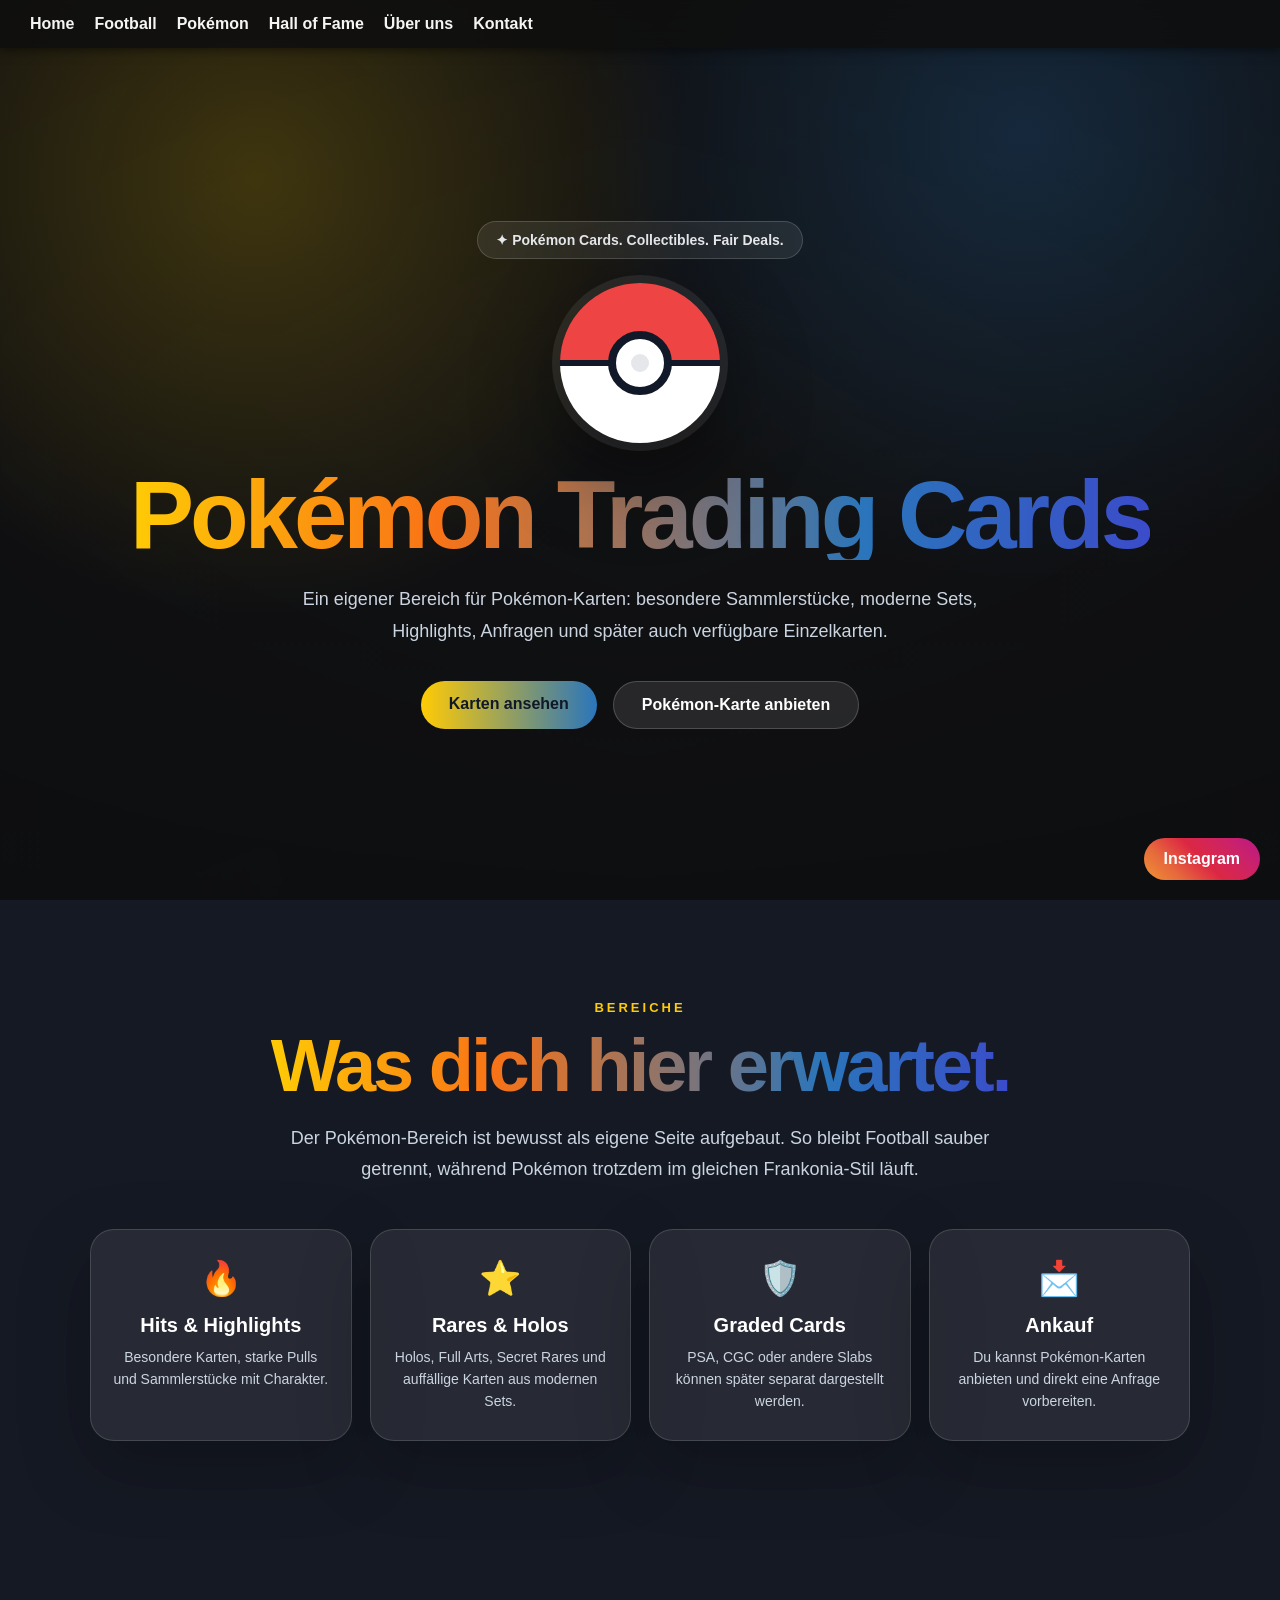
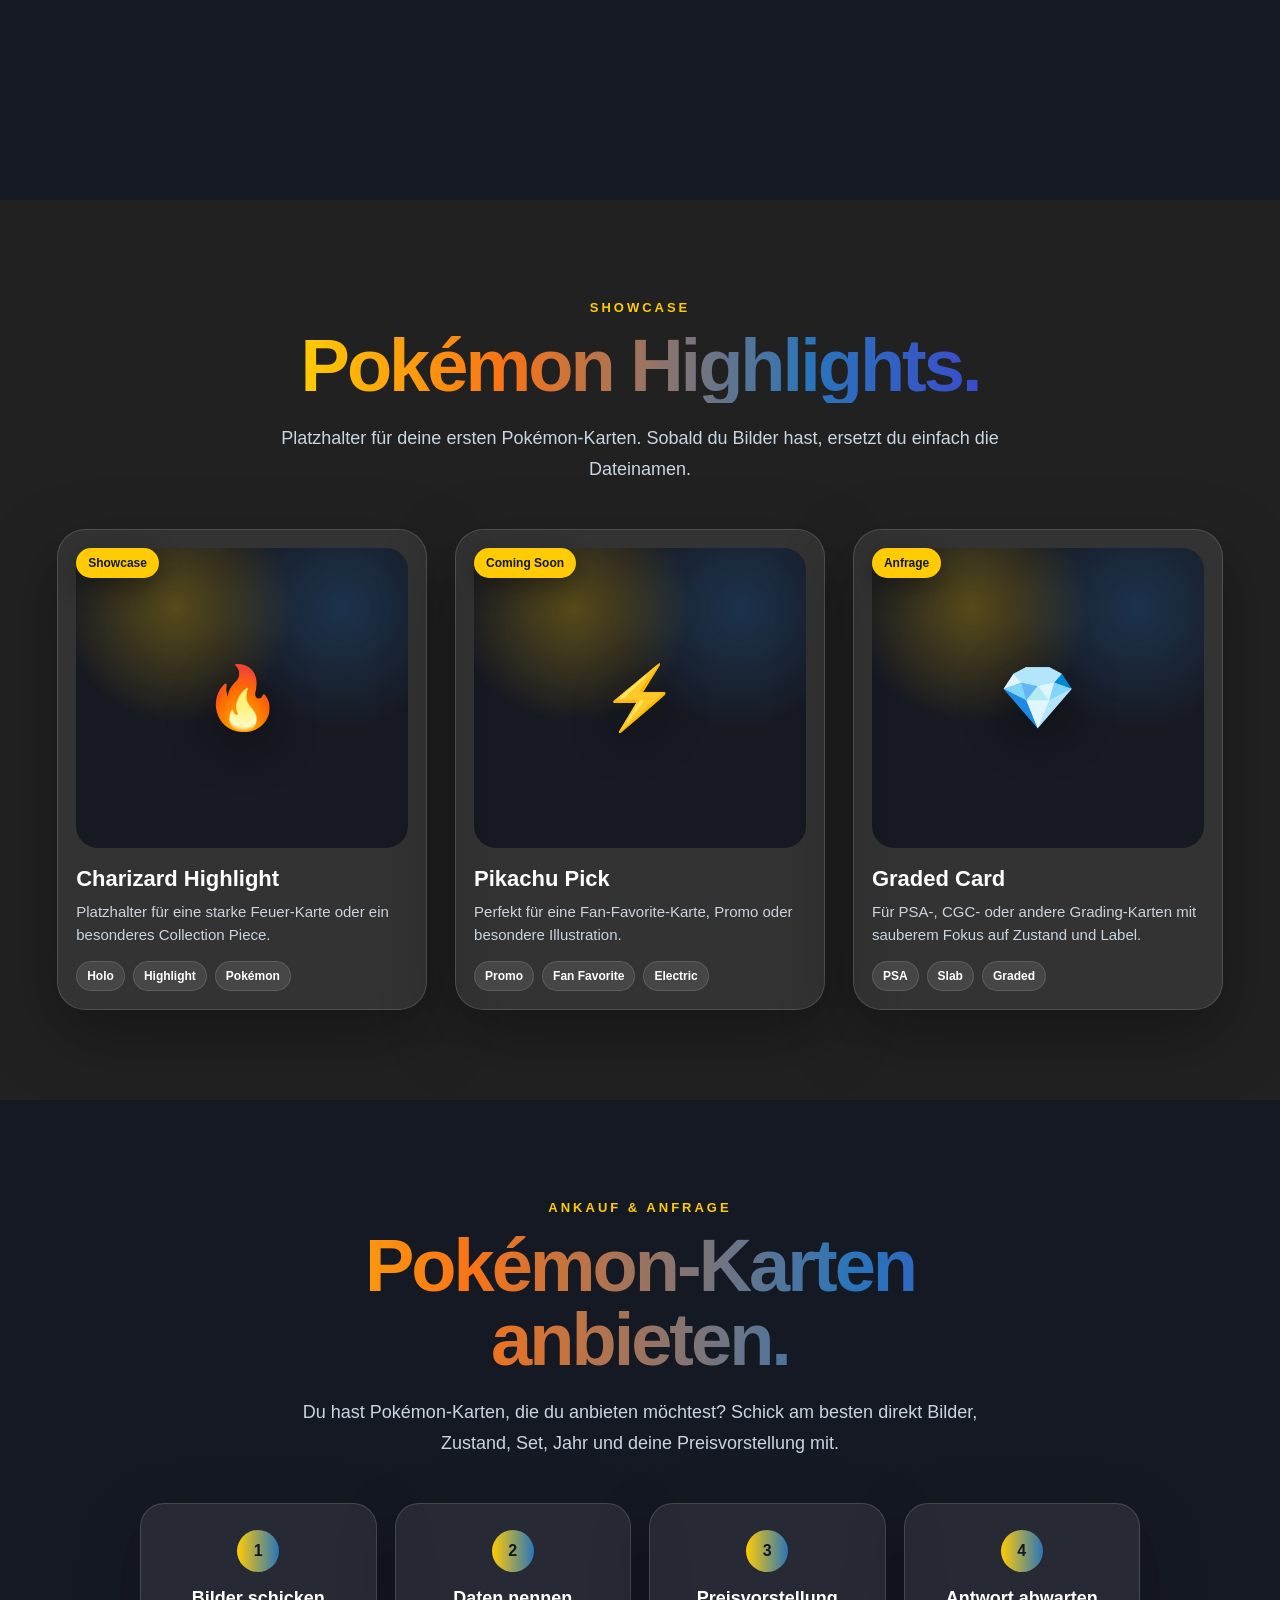
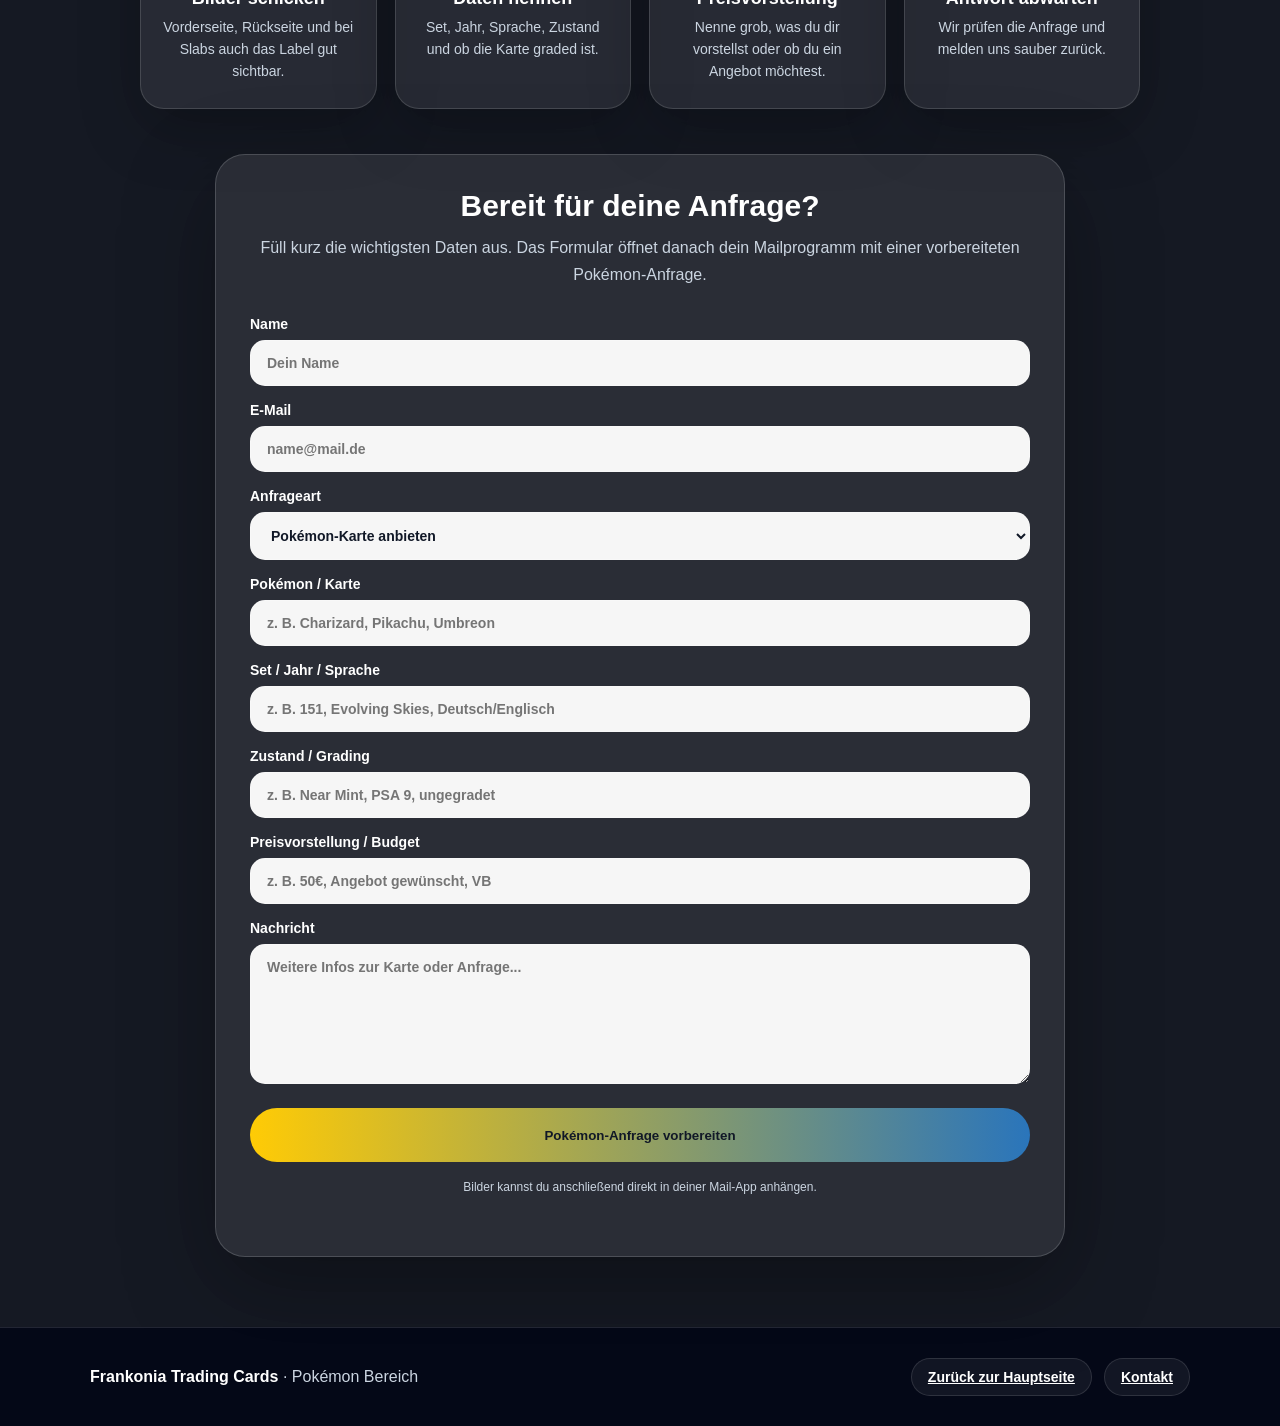
==== pokemon.html @ f9a060cc "Add files via upload" ====
<!DOCTYPE html>
<html lang="de">
<head>
  <meta charset="UTF-8">
  <meta name="viewport" content="width=device-width, initial-scale=1.0">

  <title>Pokémon Cards | Frankonia Trading Cards</title>
  <meta name="description" content="Pokémon Trading Cards bei Frankonia Trading Cards – besondere Karten, Sammlerstücke und faire Abwicklung.">

  <link rel="stylesheet" href="style.css">
  <link rel="icon" type="image/png" href="logo.png">
  <link rel="apple-touch-icon" href="logo.png">

  <style>
    /* POKEMON PAGE EXTRA DESIGN */
    .pokemon-hero {
      min-height: 100vh;
      padding: 120px 20px 70px;
      display: flex;
      align-items: center;
      justify-content: center;
      text-align: center;
      background:
        radial-gradient(circle at 20% 20%, rgba(255, 203, 5, 0.20), transparent 35%),
        radial-gradient(circle at 80% 15%, rgba(42, 117, 187, 0.25), transparent 35%),
        rgba(20, 20, 20, 0.62);
      backdrop-filter: blur(1px);
    }

    .pokemon-hero-inner {
      width: min(1100px, 92%);
      display: flex;
      flex-direction: column;
      align-items: center;
    }

    .pokemon-badge {
      padding: 10px 18px;
      border: 1px solid rgba(255,255,255,0.16);
      border-radius: 999px;
      background: rgba(255,255,255,0.08);
      color: #e5e7eb;
      font-size: 14px;
      font-weight: bold;
      margin-bottom: 24px;
    }

    .pokemon-logo-mark {
      width: 160px;
      height: 160px;
      border-radius: 50%;
      display: grid;
      place-items: center;
      margin-bottom: 26px;
      background:
        linear-gradient(to bottom, #ef4444 0 48%, #111827 48% 52%, #ffffff 52% 100%);
      box-shadow:
        0 0 0 8px rgba(255,255,255,0.08),
        0 30px 90px rgba(0,0,0,0.45);
      position: relative;
    }

    .pokemon-logo-mark::before {
      content: "";
      width: 48px;
      height: 48px;
      border-radius: 50%;
      background: #ffffff;
      border: 8px solid #111827;
      position: absolute;
    }

    .pokemon-logo-mark::after {
      content: "";
      width: 18px;
      height: 18px;
      border-radius: 50%;
      background: #e5e7eb;
      position: absolute;
      z-index: 2;
    }

    .pokemon-hero h1 {
      font-size: clamp(48px, 8vw, 96px);
      line-height: 0.95;
      letter-spacing: -4px;
      font-weight: 900;
      background: linear-gradient(90deg, #ffcb05 0%, #f97316 30%, #2a75bb 72%, #3b4cca 100%);
      -webkit-background-clip: text;
      -webkit-text-fill-color: transparent;
      background-clip: text;
      color: transparent;
    }

    .pokemon-hero-text {
      max-width: 720px;
      margin-top: 24px;
      color: #cbd5e1;
      font-size: 18px;
      line-height: 1.75;
    }

    .pokemon-actions {
      margin-top: 34px;
      display: flex;
      gap: 16px;
      flex-wrap: wrap;
      justify-content: center;
    }

    .pokemon-button {
      padding: 14px 28px;
      border-radius: 999px;
      text-decoration: none;
      font-weight: bold;
      transition: 0.3s;
    }

    .pokemon-button:hover {
      transform: translateY(-3px);
    }

    .pokemon-button.primary {
      background: linear-gradient(90deg, #ffcb05, #2a75bb);
      color: #111827;
    }

    .pokemon-button.secondary {
      background: rgba(255,255,255,0.10);
      color: white;
      border: 1px solid rgba(255,255,255,0.18);
    }

    .pokemon-section {
      min-height: 100vh;
      padding: 100px 20px 70px;
      display: flex;
      flex-direction: column;
      align-items: center;
      text-align: center;
      background: rgba(17, 24, 39, 0.66);
      backdrop-filter: blur(1px);
    }

    .pokemon-section.alt {
      background: rgba(36, 36, 36, 0.62);
    }

    .pokemon-kicker {
      color: #ffcb05;
      font-size: 13px;
      font-weight: 900;
      letter-spacing: 3px;
      text-transform: uppercase;
      margin-bottom: 14px;
    }

    .pokemon-section h2 {
      max-width: 850px;
      font-size: clamp(42px, 6vw, 74px);
      line-height: 1;
      letter-spacing: -3px;
      font-weight: 900;
      background: linear-gradient(90deg, #ffcb05 0%, #f97316 30%, #2a75bb 75%, #3b4cca 100%);
      -webkit-background-clip: text;
      -webkit-text-fill-color: transparent;
      background-clip: text;
      color: transparent;
    }

    .pokemon-subline {
      max-width: 720px;
      margin-top: 20px;
      color: #cbd5e1;
      font-size: 18px;
      line-height: 1.7;
    }

    .pokemon-category-grid {
      width: min(1100px, 92%);
      margin-top: 45px;
      display: grid;
      grid-template-columns: repeat(4, 1fr);
      gap: 18px;
    }

    .pokemon-category {
      padding: 28px 20px;
      border-radius: 24px;
      background: rgba(255,255,255,0.08);
      border: 1px solid rgba(255,255,255,0.14);
      box-shadow: 0 25px 70px rgba(0,0,0,0.28);
      transition: 0.3s;
    }

    .pokemon-category:hover {
      transform: translateY(-6px);
      background: rgba(255,255,255,0.12);
    }

    .pokemon-category span {
      font-size: 34px;
      display: block;
      margin-bottom: 16px;
    }

    .pokemon-category h3 {
      color: #ffffff;
      font-size: 20px;
      margin-bottom: 10px;
    }

    .pokemon-category p {
      color: #cbd5e1;
      font-size: 14px;
      line-height: 1.55;
    }

    .pokemon-card-grid {
      width: min(1200px, 94%);
      margin-top: 45px;
      display: grid;
      grid-template-columns: repeat(3, 1fr);
      gap: 28px;
    }

    .pokemon-card {
      position: relative;
      min-height: 440px;
      border-radius: 28px;
      padding: 18px;
      background: rgba(255,255,255,0.08);
      border: 1px solid rgba(255,255,255,0.14);
      box-shadow: 0 25px 70px rgba(0,0,0,0.35);
      transition: 0.3s;
      overflow: hidden;
    }

    .pokemon-card:hover {
      transform: translateY(-8px) scale(1.02);
      box-shadow: 0 35px 90px rgba(0,0,0,0.50);
    }

    .pokemon-card-image {
      height: 300px;
      border-radius: 22px;
      background:
        radial-gradient(circle at 30% 20%, rgba(255,203,5,0.28), transparent 35%),
        radial-gradient(circle at 80% 20%, rgba(42,117,187,0.28), transparent 35%),
        rgba(2,6,23,0.55);
      display: grid;
      place-items: center;
      overflow: hidden;
    }

    .pokemon-card-image img {
      width: 100%;
      height: 100%;
      object-fit: contain;
      padding: 12px;
    }

    .pokemon-placeholder {
      font-size: 62px;
      filter: drop-shadow(0 12px 25px rgba(0,0,0,0.45));
    }

    .pokemon-card-info {
      margin-top: 18px;
      text-align: left;
    }

    .pokemon-card-info h3 {
      color: #ffffff;
      font-size: 22px;
      margin-bottom: 8px;
    }

    .pokemon-card-info p {
      color: #cbd5e1;
      line-height: 1.55;
      font-size: 15px;
    }

    .pokemon-card-meta {
      margin-top: 14px;
      display: flex;
      gap: 8px;
      flex-wrap: wrap;
    }

    .pokemon-tag {
      padding: 7px 10px;
      border-radius: 999px;
      font-size: 12px;
      font-weight: bold;
      background: rgba(255,255,255,0.10);
      color: #ffffff;
      border: 1px solid rgba(255,255,255,0.12);
    }

    .pokemon-status {
      position: absolute;
      top: 18px;
      left: 18px;
      z-index: 5;
      padding: 8px 12px;
      border-radius: 999px;
      color: #111827;
      background: #ffcb05;
      font-size: 12px;
      font-weight: 900;
      box-shadow: 0 8px 25px rgba(0,0,0,0.35);
    }

    .pokemon-process {
      width: min(1000px, 92%);
      margin-top: 45px;
      display: grid;
      grid-template-columns: repeat(4, 1fr);
      gap: 18px;
    }

    .pokemon-step {
      padding: 26px 18px;
      border-radius: 24px;
      background: rgba(255,255,255,0.08);
      border: 1px solid rgba(255,255,255,0.14);
      box-shadow: 0 20px 60px rgba(0,0,0,0.28);
    }

    .pokemon-step strong {
      width: 42px;
      height: 42px;
      display: grid;
      place-items: center;
      margin: 0 auto 16px;
      border-radius: 50%;
      background: linear-gradient(90deg, #ffcb05, #2a75bb);
      color: #111827;
      font-weight: 900;
    }

    .pokemon-step h3 {
      color: #ffffff;
      font-size: 18px;
      margin-bottom: 8px;
    }

    .pokemon-step p {
      color: #cbd5e1;
      font-size: 14px;
      line-height: 1.55;
    }

    .pokemon-final-cta {
      margin-top: 45px;
      padding: 34px;
      width: min(850px, 92%);
      border-radius: 30px;
      background: rgba(255,255,255,0.09);
      border: 1px solid rgba(255,255,255,0.16);
      box-shadow: 0 30px 90px rgba(0,0,0,0.35);
    }

    .pokemon-final-cta h3 {
      color: #ffffff;
      font-size: 30px;
      margin-bottom: 12px;
    }

    .pokemon-final-cta p {
      color: #cbd5e1;
      line-height: 1.65;
      margin-bottom: 24px;
    }
	
	.pokemon-contact-card {
  text-align: center;
}

.pokemon-contact-form {
  margin-top: 28px;
  display: grid;
  gap: 16px;
  text-align: left;
}

.pokemon-contact-form label {
  display: grid;
  gap: 8px;
  color: #ffffff;
  font-weight: bold;
  font-size: 14px;
}

.pokemon-contact-form input,
.pokemon-contact-form select,
.pokemon-contact-form textarea {
  width: 100%;
  border: 1px solid rgba(255,255,255,0.18);
  border-radius: 15px;
  padding: 14px 16px;
  font: inherit;
  color: #111827;
  background: rgba(255,255,255,0.96);
  outline: none;
}

.pokemon-contact-form input:focus,
.pokemon-contact-form select:focus,
.pokemon-contact-form textarea:focus {
  border-color: #ffcb05;
  box-shadow: 0 0 0 3px rgba(255, 203, 5, 0.22);
}

.pokemon-contact-form textarea {
  min-height: 140px;
  resize: vertical;
}

.pokemon-submit-button {
  margin-top: 8px;
  background: linear-gradient(90deg, #ffcb05, #2a75bb);
  color: #111827;
}

.pokemon-submit-button:hover {
  transform: translateY(-2px);
  box-shadow: 0 15px 35px rgba(0,0,0,0.30);
}

    @media (max-width: 1000px) {
      .pokemon-category-grid,
      .pokemon-process {
        grid-template-columns: repeat(2, 1fr);
      }

      .pokemon-card-grid {
        grid-template-columns: repeat(2, 1fr);
      }
    }

    @media (max-width: 600px) {
      .pokemon-hero h1,
      .pokemon-section h2 {
        font-size: 40px;
        letter-spacing: -1px;
      }

      .pokemon-logo-mark {
        width: 120px;
        height: 120px;
      }

      .pokemon-category-grid,
      .pokemon-process,
      .pokemon-card-grid {
        grid-template-columns: 1fr;
      }

      .pokemon-card-image {
        height: 340px;
      }

      .pokemon-button {
        width: 100%;
        max-width: 320px;
        text-align: center;
      }

      .pokemon-final-cta {
        padding: 26px;
      }
    }
  </style>
</head>

<body>

<div class="parallax-background" aria-hidden="true">
  <div class="floating-card is-soft" style="--x: 4vw; --w: 170px; --o: .34; --r: -18deg; --ry: 16deg; --rx: 4deg; --z: -260px;" data-speed="0.23" data-start="60">
    <img src="bg-card-Rams.png" alt="">
  </div>

  <div class="floating-card is-sharp" style="--x: 18vw; --w: 210px; --o: .42; --r: 12deg; --ry: -10deg; --rx: 7deg; --z: -140px;" data-speed="0.34" data-start="240">
    <img src="bg-card-Texans.png" alt="">
  </div>

  <div class="floating-card is-soft" style="--x: 38vw; --w: 155px; --o: .28; --r: -8deg; --ry: 20deg; --rx: 0deg; --z: -320px;" data-speed="0.19" data-start="390">
    <img src="bg-football.png" alt="">
  </div>

  <div class="floating-card is-sharp" style="--x: 68vw; --w: 230px; --o: .40; --r: 17deg; --ry: -22deg; --rx: 8deg; --z: -180px;" data-speed="0.31" data-start="120">
    <img src="bg-card-Rams.png" alt="">
  </div>

  <div class="floating-card is-soft" style="--x: 82vw; --w: 165px; --o: .30; --r: -22deg; --ry: 14deg; --rx: 5deg; --z: -280px;" data-speed="0.25" data-start="510">
    <img src="bg-card-Texans.png" alt="">
  </div>
</div>

<a href="https://www.instagram.com/frankonia_trading_cards/" 
   target="_blank" 
   class="floating-insta">
   Instagram
</a>

<nav class="navbar">
  <ul>
    <li><a href="index.html#home">Home</a></li>
    <li><a href="index.html#shop">Football</a></li>
    <li><a href="pokemon.html">Pokémon</a></li>
    <li><a href="index.html#hall">Hall of Fame</a></li>
    <li><a href="index.html#about">Über uns</a></li>
    <li><a href="index.html#kontakt">Kontakt</a></li>
  </ul>
</nav>

<header class="pokemon-hero">
  <div class="pokemon-hero-inner">
    <div class="pokemon-badge">✦ Pokémon Cards. Collectibles. Fair Deals.</div>

    <div class="pokemon-logo-mark"></div>

    <h1>Pokémon Trading Cards</h1>

    <p class="pokemon-hero-text">
      Ein eigener Bereich für Pokémon-Karten: besondere Sammlerstücke, moderne Sets,
      Highlights, Anfragen und später auch verfügbare Einzelkarten.
    </p>

    <div class="pokemon-actions">
      <a href="#pokemon-cards" class="pokemon-button primary">Karten ansehen</a>
      <a href="#pokemon-contact" class="pokemon-button secondary">Pokémon-Karte anbieten</a>
    </div>
  </div>
</header>

<section class="pokemon-section">
  <p class="pokemon-kicker">Bereiche</p>
  <h2>Was dich hier erwartet.</h2>

  <p class="pokemon-subline">
    Der Pokémon-Bereich ist bewusst als eigene Seite aufgebaut. So bleibt Football sauber getrennt,
    während Pokémon trotzdem im gleichen Frankonia-Stil läuft.
  </p>

  <div class="pokemon-category-grid">
    <div class="pokemon-category">
      <span>🔥</span>
      <h3>Hits & Highlights</h3>
      <p>Besondere Karten, starke Pulls und Sammlerstücke mit Charakter.</p>
    </div>

    <div class="pokemon-category">
      <span>⭐</span>
      <h3>Rares & Holos</h3>
      <p>Holos, Full Arts, Secret Rares und auffällige Karten aus modernen Sets.</p>
    </div>

    <div class="pokemon-category">
      <span>🛡️</span>
      <h3>Graded Cards</h3>
      <p>PSA, CGC oder andere Slabs können später separat dargestellt werden.</p>
    </div>

    <div class="pokemon-category">
      <span>📩</span>
      <h3>Ankauf</h3>
      <p>Du kannst Pokémon-Karten anbieten und direkt eine Anfrage vorbereiten.</p>
    </div>
  </div>
</section>

<section id="pokemon-cards" class="pokemon-section alt">
  <p class="pokemon-kicker">Showcase</p>
  <h2>Pokémon Highlights.</h2>

  <p class="pokemon-subline">
    Platzhalter für deine ersten Pokémon-Karten. Sobald du Bilder hast, ersetzt du einfach die Dateinamen.
  </p>

  <div class="pokemon-card-grid">

    <article class="pokemon-card">
      <div class="pokemon-status">Showcase</div>
      <div class="pokemon-card-image">
        <div class="pokemon-placeholder">🔥</div>
      </div>

      <div class="pokemon-card-info">
        <h3>Charizard Highlight</h3>
        <p>Platzhalter für eine starke Feuer-Karte oder ein besonderes Collection Piece.</p>

        <div class="pokemon-card-meta">
          <span class="pokemon-tag">Holo</span>
          <span class="pokemon-tag">Highlight</span>
          <span class="pokemon-tag">Pokémon</span>
        </div>
      </div>
    </article>

    <article class="pokemon-card">
      <div class="pokemon-status">Coming Soon</div>
      <div class="pokemon-card-image">
        <div class="pokemon-placeholder">⚡</div>
      </div>

      <div class="pokemon-card-info">
        <h3>Pikachu Pick</h3>
        <p>Perfekt für eine Fan-Favorite-Karte, Promo oder besondere Illustration.</p>

        <div class="pokemon-card-meta">
          <span class="pokemon-tag">Promo</span>
          <span class="pokemon-tag">Fan Favorite</span>
          <span class="pokemon-tag">Electric</span>
        </div>
      </div>
    </article>

    <article class="pokemon-card">
      <div class="pokemon-status">Anfrage</div>
      <div class="pokemon-card-image">
        <div class="pokemon-placeholder">💎</div>
      </div>

      <div class="pokemon-card-info">
        <h3>Graded Card</h3>
        <p>Für PSA-, CGC- oder andere Grading-Karten mit sauberem Fokus auf Zustand und Label.</p>

        <div class="pokemon-card-meta">
          <span class="pokemon-tag">PSA</span>
          <span class="pokemon-tag">Slab</span>
          <span class="pokemon-tag">Graded</span>
        </div>
      </div>
    </article>

  </div>
</section>

<section id="pokemon-contact" class="pokemon-section">
  <p class="pokemon-kicker">Ankauf & Anfrage</p>
  <h2>Pokémon-Karten anbieten.</h2>

  <p class="pokemon-subline">
    Du hast Pokémon-Karten, die du anbieten möchtest? Schick am besten direkt Bilder,
    Zustand, Set, Jahr und deine Preisvorstellung mit.
  </p>

  <div class="pokemon-process">
    <div class="pokemon-step">
      <strong>1</strong>
      <h3>Bilder schicken</h3>
      <p>Vorderseite, Rückseite und bei Slabs auch das Label gut sichtbar.</p>
    </div>

    <div class="pokemon-step">
      <strong>2</strong>
      <h3>Daten nennen</h3>
      <p>Set, Jahr, Sprache, Zustand und ob die Karte graded ist.</p>
    </div>

    <div class="pokemon-step">
      <strong>3</strong>
      <h3>Preisvorstellung</h3>
      <p>Nenne grob, was du dir vorstellst oder ob du ein Angebot möchtest.</p>
    </div>

    <div class="pokemon-step">
      <strong>4</strong>
      <h3>Antwort abwarten</h3>
      <p>Wir prüfen die Anfrage und melden uns sauber zurück.</p>
    </div>
  </div>

  <div class="pokemon-final-cta pokemon-contact-card">
  <h3>Bereit für deine Anfrage?</h3>
  <p>
    Füll kurz die wichtigsten Daten aus. Das Formular öffnet danach dein Mailprogramm
    mit einer vorbereiteten Pokémon-Anfrage.
  </p>

  <form id="pokemonContactForm" class="pokemon-contact-form">
    <label>
      Name
      <input name="name" autocomplete="name" placeholder="Dein Name" required>
    </label>

    <label>
      E-Mail
      <input name="email" type="email" autocomplete="email" placeholder="name@mail.de" required>
    </label>

    <label>
      Anfrageart
      <select name="interest">
        <option>Pokémon-Karte anbieten</option>
        <option>Pokémon-Karte kaufen</option>
        <option>Allgemeine Pokémon-Frage</option>
        <option>Graded Card / PSA Anfrage</option>
      </select>
    </label>

    <label>
      Pokémon / Karte
      <input name="pokemon" placeholder="z. B. Charizard, Pikachu, Umbreon">
    </label>

    <label>
      Set / Jahr / Sprache
      <input name="setinfo" placeholder="z. B. 151, Evolving Skies, Deutsch/Englisch">
    </label>

    <label>
      Zustand / Grading
      <input name="condition" placeholder="z. B. Near Mint, PSA 9, ungegradet">
    </label>

    <label>
      Preisvorstellung / Budget
      <input name="price" placeholder="z. B. 50€, Angebot gewünscht, VB">
    </label>

    <label>
      Nachricht
      <textarea name="message" placeholder="Weitere Infos zur Karte oder Anfrage..." required></textarea>
    </label>

    <button class="submit-button pokemon-submit-button" type="submit">
      Pokémon-Anfrage vorbereiten
    </button>

    <p class="form-note">
      Bilder kannst du anschließend direkt in deiner Mail-App anhängen.
    </p>
  </form>
</div>
</section>

<footer class="legal-footer">
  <div class="legal-footer-inner">
    <p><strong>Frankonia Trading Cards</strong> · Pokémon Bereich</p>

    <div class="legal-links">
      <a class="legal-link" href="index.html#home">Zurück zur Hauptseite</a>
      <a class="legal-link" href="index.html#kontakt">Kontakt</a>
    </div>
  </div>
</footer>

<script>
/* PARALLAX BACKGROUND */
/* POKEMON KONTAKTFORMULAR */
const pokemonContactForm = document.getElementById("pokemonContactForm");

if (pokemonContactForm) {
  pokemonContactForm.addEventListener("submit", e => {
    e.preventDefault();

    const data = new FormData(pokemonContactForm);

    const subject = encodeURIComponent(
      `Pokémon Anfrage Frankonia Trading Cards: ${data.get("interest")}`
    );

    const body = encodeURIComponent(
`Name: ${data.get("name")}
E-Mail: ${data.get("email")}
Anfrageart: ${data.get("interest")}

Pokémon / Karte:
${data.get("pokemon")}

Set / Jahr / Sprache:
${data.get("setinfo")}

Zustand / Grading:
${data.get("condition")}

Preisvorstellung / Budget:
${data.get("price")}

Nachricht:
${data.get("message")}

Hinweis:
Bilder der Karte können direkt als Anhang in dieser Mail ergänzt werden.`
    );

    window.location.href = `mailto:frankoniatradingcards@gmail.com?subject=${subject}&body=${body}`;
  });
}

(() => {
  const prefersReducedMotion = window.matchMedia("(prefers-reduced-motion: reduce)").matches;
  const floatingCards = Array.from(document.querySelectorAll(".floating-card"));

  if (!floatingCards.length || prefersReducedMotion) return;

  function updateParallax() {
    const scrollY = window.scrollY || window.pageYOffset;
    const viewportH = window.innerHeight;

    floatingCards.forEach((card) => {
      const speed = Number(card.dataset.speed || 0.25);
      const start = Number(card.dataset.start || 0);

      const y = viewportH + start - scrollY * (speed * 3.2);
      const drift = Math.sin((scrollY + start) * 0.003) * 28;
      const tilt = Math.sin((scrollY + start) * 0.002) * 7;

      const styles = getComputedStyle(card);
      const rotate = styles.getPropertyValue("--r").trim();
      const rotateY = styles.getPropertyValue("--ry").trim();
      const rotateX = styles.getPropertyValue("--rx").trim();
      const z = styles.getPropertyValue("--z").trim();

      card.style.transform =
        `translate3d(${drift}px, ${y}px, ${z}) rotate(calc(${rotate} + ${tilt}deg)) rotateY(${rotateY}) rotateX(${rotateX})`;
    });
  }

  let ticking = false;

  function requestParallaxUpdate() {
    if (ticking) return;

    ticking = true;

    requestAnimationFrame(() => {
      updateParallax();
      ticking = false;
    });
  }

  window.addEventListener("scroll", requestParallaxUpdate, { passive: true });
  window.addEventListener("resize", requestParallaxUpdate);

  updateParallax();
})();
</script>

</body>
</html>
---- style.css ----
* {
  margin: 0;
  padding: 0;
  box-sizing: border-box;
  font-family: Arial, sans-serif;
}

html {
  scroll-behavior: smooth;
}

/* BODY */
body {
  background: #1f1f1f;
  color: #f5f5f5;
  overflow-x: hidden;
  position: relative;
}

/* PARALLAX BACKGROUND */
main,
header,
footer,
nav,
section,
.floating-insta,
.legal-footer,
.modal-overlay {
  position: relative;
  z-index: 2;
}

.parallax-background {
  position: fixed;
  inset: 0;
  z-index: 0;
  overflow: hidden;
  pointer-events: none;
  perspective: 1200px;
}

.parallax-background::after {
  content: "";
  position: absolute;
  inset: 0;
  z-index: 4;
  background:
    linear-gradient(90deg, rgba(5,7,13,0.78), rgba(5,7,13,0.46), rgba(5,7,13,0.78)),
    linear-gradient(180deg, rgba(5,7,13,0.80), rgba(5,7,13,0.18) 45%, rgba(5,7,13,0.92));
}

.floating-card {
  position: absolute;
  left: var(--x);
  top: 0;
  width: var(--w);
  opacity: var(--o);
  transform:
    translate3d(0, 120vh, var(--z))
    rotate(var(--r))
    rotateY(var(--ry))
    rotateX(var(--rx));
  filter: saturate(1.1) contrast(1.05);
  will-change: transform, opacity;
}

.floating-card img {
  width: 100%;
  display: block;
  border-radius: 18px;
  box-shadow:
    0 28px 60px rgba(0,0,0,0.55),
    0 0 0 1px rgba(255,255,255,0.10);
}

.floating-card.is-soft {
  filter: blur(1.2px) saturate(0.9);
  opacity: calc(var(--o) * 0.55);
}

.floating-card.is-sharp {
  opacity: var(--o);
}

a {
  color: inherit;
}

/* FLOATING INSTAGRAM */
.floating-insta {
  position: fixed;
  bottom: 20px;
  right: 20px;
  background: linear-gradient(45deg, #f09433, #e6683c, #dc2743, #cc2366, #bc1888);
  color: white;
  padding: 12px 20px;
  border-radius: 30px;
  text-decoration: none;
  font-weight: bold;
  z-index: 1000;
  transition: 0.3s;
}

.floating-insta:hover {
  transform: scale(1.1);
}

/* NAVBAR */
.navbar {
  position: fixed;
  top: 0;
  left: 0;
  width: 100%;
  background: rgba(15, 15, 15, 0.9);
  backdrop-filter: blur(10px);
  padding: 15px 30px;
  box-shadow: 0 2px 10px rgba(0,0,0,0.5);
  z-index: 1000;
}

.navbar ul {
  list-style: none;
  display: flex;
  gap: 20px;
  flex-wrap: wrap;
}

.navbar a {
  text-decoration: none;
  color: #f5f5f5;
  font-weight: bold;
  transition: 0.3s;
}

.navbar a:hover {
  color: #4da6ff;
}

/* SECTIONS */
.section {
  min-height: 100vh;
  padding: 100px 20px 60px;
  display: flex;
  justify-content: center;
  align-items: center;
  flex-direction: column;
  text-align: center;
}

/* HERO */
.hero {
  background:
    radial-gradient(circle at 20% 20%, rgba(220,38,38,0.25), transparent 35%),
    radial-gradient(circle at 80% 10%, rgba(77,166,255,0.25), transparent 35%),
    rgba(42, 42, 42, 0.72);
  color: #f5f5f5;
  overflow: hidden;
  backdrop-filter: blur(1px);
}

.hero-badge {
  margin-bottom: 25px;
  padding: 10px 18px;
  border: 1px solid rgba(255,255,255,0.15);
  border-radius: 999px;
  background: rgba(255,255,255,0.08);
  color: #e5e7eb;
  font-weight: bold;
  font-size: 14px;
}

/* LOGO */
.logo {
  width: 600px;
  filter: drop-shadow(0 0 25px rgba(255,255,255,0.35));
}

.hero h1 {
  margin-top: 25px;
  font-size: clamp(44px, 7vw, 86px);
  letter-spacing: -3px;
  font-weight: 900;
  background: linear-gradient(90deg, #C8102E 0%, #8B1538 20%, #003594 70%, #0057B8 100%);
  -webkit-background-clip: text;
  -webkit-text-fill-color: transparent;
  background-clip: text;
  color: transparent;
}

.hero-text {
  max-width: 650px;
  margin-top: 20px;
  color: #d1d5db;
  font-size: 18px;
  line-height: 1.6;
}

.hero-actions {
  display: flex;
  gap: 15px;
  margin-top: 30px;
  flex-wrap: wrap;
  justify-content: center;
}

.hero-button {
  padding: 14px 28px;
  border-radius: 999px;
  text-decoration: none;
  font-weight: bold;
  transition: 0.3s;
}

.hero-button:hover {
  transform: translateY(-3px);
}

.hero-button.red {
  background: #dc2626;
  color: white;
}

.hero-button.dark {
  background: rgba(255,255,255,0.12);
  color: white;
  border: 1px solid rgba(255,255,255,0.2);
}

/* INSTAGRAM BUTTON */
.insta-button {
  margin-top: 20px;
  padding: 12px 25px;
  background: linear-gradient(45deg, #f09433, #e6683c, #dc2743, #cc2366, #bc1888);
  color: white;
  text-decoration: none;
  border-radius: 25px;
  font-weight: bold;
  transition: 0.3s;
  display: inline-block;
}

.insta-button:hover {
  transform: scale(1.05);
}

/* SHOP */
.shop {
  color: #f5f5f5;
  background: rgba(36, 36, 36, 0.72);
  backdrop-filter: blur(1px);
}

.section-subline {
  max-width: 650px;
  margin-top: 15px;
  color: #cbd5e1;
  line-height: 1.6;
}

/* SHOP FILTER */
.filter-buttons {
  display: flex;
  justify-content: center;
  gap: 12px;
  flex-wrap: wrap;
  margin-top: 30px;
  width: min(1000px, 90%);
}

.filter-btn {
  padding: 10px 18px;
  border: 1px solid rgba(255,255,255,0.18);
  border-radius: 999px;
  background: rgba(255,255,255,0.08);
  color: #f5f5f5;
  font-weight: bold;
  cursor: pointer;
  transition: 0.3s;
}

.filter-btn:hover {
  background: rgba(255,255,255,0.18);
  transform: translateY(-2px);
}

.filter-btn.active {
  background: linear-gradient(90deg, #C8102E, #0057B8);
  color: #ffffff;
  border-color: transparent;
}

/* STATUS BADGES */
.status-badge {
  position: absolute;
  top: 12px;
  left: 12px;
  z-index: 5;
  padding: 7px 12px;
  border-radius: 999px;
  color: white;
  font-size: 12px;
  font-weight: bold;
  box-shadow: 0 5px 15px rgba(0,0,0,0.35);
}

.status-verfuegbar {
  background: #16a34a;
}

.status-reserviert {
  background: #f59e0b;
}

.status-verkauft {
  background: #dc2626;
}

.sold-card {
  opacity: 0.72;
}

.sold-button {
  margin-top: 10px;
  padding: 12px;
  border: none;
  background: #6b7280;
  color: white;
  border-radius: 10px;
  cursor: not-allowed;
  font-weight: bold;
}

.no-cards-message {
  grid-column: 1 / -1;
  color: #cbd5e1;
  font-size: 18px;
  padding: 40px 0;
}

/* GRID */
.card-grid {
  display: grid;
  grid-template-columns: repeat(auto-fit, minmax(250px, 1fr));
  gap: 30px;
  width: min(1100px, 90%);
  margin-top: 40px;
}

/* CARD */
.card {
  position: relative;
  background: #f5f5f5;
  color: #111;
  padding: 20px;
  border-radius: 15px;
  box-shadow: 0 5px 25px rgba(0,0,0,0.6);
  transition: 0.3s;
  perspective: 1000px;
}

.card:hover {
  transform: translateY(-10px) scale(1.02);
  box-shadow: 0 10px 40px rgba(0,0,0,0.8);
}

/* IMAGE */
.card img {
  width: 100%;
  border-radius: 10px;
}

/* BUTTON */
.card a button {
  margin-top: 10px;
  padding: 12px;
  border: none;
  background: #e53238;
  color: white;
  border-radius: 10px;
  cursor: pointer;
  transition: 0.3s;
  font-weight: bold;
}

.card a button:hover {
  background: #b91c1c;
}

/* TRUST - PREMIUM CARD LOOK */
.trust {
  display: grid;
  grid-template-columns: repeat(3, 1fr);
  gap: 26px;
  width: 100%;
  padding: 64px max(20px, calc((100% - 1180px) / 2)) 42px;
  background: rgba(7, 11, 22, 0.78);
  backdrop-filter: blur(1px);
}

.trust-card {
  min-height: 240px;
  padding: 38px 34px;
  border: 1px solid rgba(255,255,255,0.12);
  border-radius: 28px;
  background: rgba(255,255,255,0.07);
  box-shadow: 0 30px 90px rgba(0,0,0,0.35);
  backdrop-filter: blur(16px);
  text-align: left;
}

.icon {
  width: 38px;
  height: 38px;
  margin-bottom: 36px;
  color: #fca5a5;
}

.trust-card h3 {
  color: #ffffff;
  font-size: 24px;
  font-weight: 900;
  letter-spacing: -0.5px;
  margin-bottom: 20px;
}

.trust-card p {
  color: #cbd5e1;
  font-size: 18px;
  line-height: 1.65;
  background: transparent;
  padding: 0;
  border-radius: 0;
  box-shadow: none;
}

.mail-button {
  margin-top: 15px;
  padding: 12px 25px;
  background: #4da6ff;
  color: white;
  text-decoration: none;
  border-radius: 25px;
  font-weight: bold;
  transition: 0.3s;
  display: inline-block;
}

.mail-button:hover {
  transform: scale(1.05);
  background: #1a8cff;
}

/* FLIP CARD SYSTEM */
.card-inner {
  position: relative;
  width: 100%;
  height: 350px;
  transition: transform 0.8s;
  transform-style: preserve-3d;
}

.card:hover .card-inner {
  transform: rotateY(180deg);
}

/* VORDERSEITE */
.card-front,
.card-back {
  position: absolute;
  width: 100%;
  height: 100%;
  border-radius: 15px;
  backface-visibility: hidden;
  display: flex;
  justify-content: center;
  align-items: center;
  flex-direction: column;
  text-align: center;
  padding: 20px;
}

/* FRONT */
.card-front {
  background: #f5f5f5;
  color: #111;
}

.card-front img {
  width: 100%;
  max-height: 260px;
  object-fit: contain;
  border-radius: 10px;
}

/* BACK */
.card-back {
  background: #1c1c1c;
  color: white;
  transform: rotateY(180deg);
}

.card-back p {
  margin-top: 10px;
}

/* HALL OF FAME */
.hall-section {
  color: #f5f5f5;
  background: rgba(17, 24, 39, 0.72);
  backdrop-filter: blur(1px);
}

/* HALL OF FAME BILDER */
.hof-grid {
  display: grid;
  grid-template-columns: repeat(5, 1fr);
  gap: 22px;
  width: min(1300px, 94%);
  margin-top: 45px;
}

.hof-card {
  background: rgba(255,255,255,0.08);
  border: 1px solid rgba(255,255,255,0.14);
  border-radius: 24px;
  padding: 16px;
  box-shadow: 0 25px 70px rgba(0,0,0,0.35);
  backdrop-filter: blur(12px);
  transition: 0.3s;
}

.hof-card:hover {
  transform: translateY(-8px) scale(1.02);
  box-shadow: 0 35px 90px rgba(0,0,0,0.5);
}

.hof-card img {
  width: 100%;
  height: 300px;
  object-fit: contain;
  border-radius: 18px;
  background: rgba(0,0,0,0.25);
}

.hof-info {
  margin-top: 16px;
  text-align: center;
}

.hof-info h3 {
  color: #ffffff;
  font-size: 18px;
  margin-bottom: 8px;
}

.hof-info p {
  color: #cbd5e1;
  font-size: 14px;
  line-height: 1.5;
}

.stripe {
  width: 100%;
  overflow: hidden;
  background: #ffffff;
  color: #020617;
  padding: 20px 0;
  margin-top: 40px;
}

.stripe-track {
  display: flex;
  width: max-content;
  gap: 14px;
  animation: marquee 23s linear infinite;
}

.stripe-item {
  display: inline-flex;
  align-items: center;
  gap: 10px;
  padding: 13px 22px;
  border: 1px solid #e2e8f0;
  border-radius: 999px;
  background: #f8fafc;
  color: #020617;
  font-size: 13px;
  font-weight: 900;
  letter-spacing: 2px;
  text-transform: uppercase;
  white-space: nowrap;
  box-shadow: 0 8px 18px rgba(2,6,23,0.08);
}

@keyframes marquee {
  from {
    transform: translateX(0);
  }

  to {
    transform: translateX(-50%);
  }
}

/* ABOUT */
.about-section {
  color: #f5f5f5;
  background: rgba(31, 31, 31, 0.60);
  backdrop-filter: blur(1px);
  justify-content: center;
}

.about-wrapper {
  width: min(1150px, 92%);
  display: flex;
  flex-direction: column;
  align-items: center;
}

.about-kicker {
  color: #fca5a5;
  font-size: 13px;
  font-weight: 900;
  letter-spacing: 3px;
  text-transform: uppercase;
  margin-bottom: 14px;
}

.about-section h2 {
  max-width: 850px;
  font-size: clamp(42px, 6vw, 74px);
  line-height: 1;
  letter-spacing: -3px;
  background: linear-gradient(90deg, #C8102E 0%, #8B1538 25%, #003594 75%, #0057B8 100%);
  -webkit-background-clip: text;
  -webkit-text-fill-color: transparent;
  background-clip: text;
  color: transparent;
}

.about-intro {
  max-width: 780px;
  margin-top: 22px;
  color: #cbd5e1;
  font-size: 18px;
  line-height: 1.75;
}

.about-grid {
  margin-top: 45px;
  display: grid;
  grid-template-columns: repeat(2, minmax(250px, 1fr));
  gap: 28px;
  width: 100%;
}

.about-box {
  background: rgba(255,255,255,0.08);
  border: 1px solid rgba(255,255,255,0.14);
  border-radius: 28px;
  padding: 36px;
  box-shadow: 0 25px 70px rgba(0,0,0,0.35);
  text-align: left;
}

.about-box-large {
  min-height: 230px;
}

.about-box h3 {
  color: #ffffff;
  font-size: 26px;
  margin-bottom: 16px;
  letter-spacing: -0.8px;
}

.about-box p {
  color: #cbd5e1;
  line-height: 1.75;
  font-size: 16px;
}

.about-values {
  width: 100%;
  margin-top: 28px;
  display: grid;
  grid-template-columns: repeat(4, 1fr);
  gap: 18px;
}

.about-value {
  background: rgba(255,255,255,0.07);
  border: 1px solid rgba(255,255,255,0.12);
  border-radius: 22px;
  padding: 24px 18px;
  box-shadow: 0 18px 45px rgba(0,0,0,0.28);
  text-align: center;
}

.about-value span {
  font-size: 30px;
  display: block;
  margin-bottom: 14px;
}

.about-value h4 {
  color: #ffffff;
  font-size: 18px;
  margin-bottom: 8px;
}

.about-value p {
  color: #cbd5e1;
  font-size: 14px;
  line-height: 1.5;
}

.about-cta {
  display: flex;
  justify-content: center;
  gap: 16px;
  flex-wrap: wrap;
  margin-top: 38px;
}

.about-button {
  padding: 14px 28px;
  border-radius: 999px;
  text-decoration: none;
  font-weight: bold;
  transition: 0.3s;
}

.about-button:hover {
  transform: translateY(-3px);
}

.about-button.primary {
  background: linear-gradient(90deg, #C8102E, #0057B8);
  color: white;
}

.about-button.secondary {
  background: rgba(255,255,255,0.10);
  border: 1px solid rgba(255,255,255,0.18);
  color: white;
}

/* KONTAKT */
.kontakt-section {
  color: #f5f5f5;
  background: rgba(36, 36, 36, 0.60);
  backdrop-filter: blur(1px);
  justify-content: center;
}

.contact-wrapper {
  width: min(1150px, 92%);
  display: flex;
  flex-direction: column;
  align-items: center;
}

.contact-head {
  max-width: 780px;
  text-align: center;
}

.contact-kicker {
  color: #fca5a5;
  font-size: 13px;
  font-weight: 900;
  letter-spacing: 3px;
  text-transform: uppercase;
  margin-bottom: 14px;
}

.contact-head h2 {
  font-size: clamp(42px, 6vw, 74px);
  line-height: 1;
  letter-spacing: -3px;
  background: linear-gradient(90deg, #C8102E 0%, #8B1538 25%, #003594 75%, #0057B8 100%);
  -webkit-background-clip: text;
  -webkit-text-fill-color: transparent;
  background-clip: text;
  color: transparent;
}

.contact-intro {
  margin-top: 22px;
  color: #cbd5e1;
  font-size: 18px;
  line-height: 1.75;
}

.contact-layout {
  width: 100%;
  margin-top: 45px;
  display: grid;
  grid-template-columns: 0.95fr 1.05fr;
  gap: 28px;
  align-items: stretch;
}

.contact-info-panel {
  background: rgba(255,255,255,0.08);
  border: 1px solid rgba(255,255,255,0.14);
  border-radius: 28px;
  padding: 34px;
  box-shadow: 0 25px 70px rgba(0,0,0,0.35);
  text-align: left;
}

.contact-info-panel h3 {
  color: #ffffff;
  font-size: 28px;
  margin-bottom: 24px;
  letter-spacing: -0.8px;
}

.contact-methods {
  display: grid;
  gap: 14px;
}

.contact-method {
  display: flex;
  align-items: center;
  gap: 16px;
  padding: 18px;
  border-radius: 20px;
  background: rgba(255,255,255,0.07);
  border: 1px solid rgba(255,255,255,0.12);
  text-decoration: none;
  transition: 0.3s;
}

.contact-method:hover {
  transform: translateY(-3px);
  background: rgba(255,255,255,0.12);
}

.contact-method span {
  width: 44px;
  height: 44px;
  display: grid;
  place-items: center;
  border-radius: 14px;
  background: rgba(255,255,255,0.10);
  font-size: 24px;
  flex-shrink: 0;
}

.contact-method strong {
  display: block;
  color: #ffffff;
  font-size: 16px;
  margin-bottom: 4px;
}

.contact-method p {
  color: #cbd5e1;
  font-size: 14px;
  line-height: 1.4;
}

.contact-note-box {
  margin-top: 24px;
  padding: 22px;
  border-radius: 22px;
  background: rgba(2, 6, 23, 0.45);
  border: 1px solid rgba(255,255,255,0.12);
}

.contact-note-box h4 {
  color: #ffffff;
  font-size: 18px;
  margin-bottom: 14px;
}

.contact-note-box ul {
  padding-left: 18px;
  color: #cbd5e1;
  line-height: 1.8;
}

.contact-mini-grid {
  margin-top: 24px;
  display: grid;
  grid-template-columns: repeat(3, 1fr);
  gap: 12px;
}

.contact-mini-card {
  padding: 16px 10px;
  border-radius: 18px;
  background: rgba(255,255,255,0.07);
  border: 1px solid rgba(255,255,255,0.12);
  text-align: center;
}

.contact-mini-card strong {
  display: block;
  color: #ffffff;
  font-size: 17px;
  margin-bottom: 5px;
}

.contact-mini-card span {
  color: #cbd5e1;
  font-size: 13px;
}

/* FORMULAR */
.contact-form {
  width: 100%;
  display: grid;
  gap: 16px;
  background: rgba(245, 245, 245, 0.96);
  color: #111;
  padding: 34px;
  border-radius: 28px;
  box-shadow: 0 25px 70px rgba(0,0,0,0.35);
  text-align: left;
}

.contact-form-modern {
  min-height: 100%;
}

.contact-form label {
  display: grid;
  gap: 8px;
  font-weight: bold;
}

.contact-form input,
.contact-form select,
.contact-form textarea {
  width: 100%;
  border: 1px solid #d1d5db;
  border-radius: 15px;
  padding: 14px 16px;
  font: inherit;
  color: #111;
  background: white;
  outline: none;
}

.contact-form input:focus,
.contact-form select:focus,
.contact-form textarea:focus {
  border-color: #0057B8;
  box-shadow: 0 0 0 3px rgba(0, 87, 184, 0.15);
}

.contact-form textarea {
  min-height: 150px;
  resize: vertical;
}

.submit-button {
  min-height: 54px;
  border: none;
  border-radius: 999px;
  background: linear-gradient(90deg, #C8102E, #0057B8);
  color: white;
  font-weight: bold;
  cursor: pointer;
  transition: 0.3s;
}

.submit-button:hover {
  transform: translateY(-2px);
  box-shadow: 0 15px 35px rgba(0,0,0,0.30);
}

.form-note {
  color: #64748b;
  font-size: 12px;
  line-height: 1.5;
  text-align: center;
}

/* FOOTER */
.legal-footer {
  border-top: 1px solid rgba(255,255,255,0.12);
  background: rgba(2, 6, 23, 0.90);
  padding: 30px 20px;
  color: #cbd5e1;
  backdrop-filter: blur(1px);
}

.legal-footer-inner {
  width: min(1100px, 90%);
  margin: 0 auto;
  display: flex;
  align-items: center;
  justify-content: space-between;
  gap: 20px;
  flex-wrap: wrap;
}

.legal-footer strong {
  color: white;
}

.legal-links {
  display: flex;
  gap: 12px;
  flex-wrap: wrap;
}

.legal-link {
  border: 1px solid rgba(255,255,255,0.12);
  border-radius: 999px;
  background: rgba(255,255,255,0.06);
  color: white;
  padding: 10px 16px;
  font: inherit;
  font-size: 14px;
  font-weight: bold;
  cursor: pointer;
  transition: 0.3s;
}

.legal-link:hover {
  background: #dc2626;
  transform: translateY(-2px);
}

/* MODAL */
.modal-overlay {
  position: fixed;
  inset: 0;
  z-index: 2000;
  display: none;
  align-items: center;
  justify-content: center;
  padding: 22px;
  background: rgba(2,6,23,0.78);
  backdrop-filter: blur(10px);
}

.modal-overlay.active {
  display: flex;
}

.legal-modal {
  width: min(860px, 100%);
  max-height: 82vh;
  overflow: hidden;
  border: 1px solid rgba(255,255,255,0.16);
  border-radius: 28px;
  background: white;
  color: #020617;
  box-shadow: 0 35px 110px rgba(0,0,0,0.55);
}

.legal-modal-header {
  display: flex;
  align-items: flex-start;
  justify-content: space-between;
  gap: 20px;
  padding: 26px 30px;
  border-bottom: 1px solid #e2e8f0;
  background: #f8fafc;
}

.legal-modal-header h2 {
  color: #020617;
  font-size: 34px;
}

.modal-close {
  width: 42px;
  height: 42px;
  border: none;
  border-radius: 999px;
  background: #020617;
  color: white;
  cursor: pointer;
  font-size: 28px;
  line-height: 1;
}

.legal-modal-body {
  max-height: calc(82vh - 96px);
  overflow-y: auto;
  padding: 30px;
}

.legal-modal-body h3 {
  margin: 24px 0 10px;
  color: #020617;
  font-size: 20px;
}

.legal-modal-body h3:first-child {
  margin-top: 0;
}

.legal-modal-body p,
.legal-modal-body li {
  color: #334155;
  line-height: 1.7;
}

.legal-modal-body a {
  color: #dc2626;
  font-weight: bold;
}

.legal-note {
  margin-top: 22px;
  padding: 14px 16px;
  border-left: 4px solid #dc2626;
  border-radius: 12px;
  background: #fff1f2;
  color: #7f1d1d !important;
  font-size: 14px;
  font-weight: bold;
}

/* MOBILE */

@media (max-width: 1200px) {
  .hof-grid {
    grid-template-columns: repeat(3, 1fr);
  }

  .hof-card img {
    height: 320px;
  }
}

@media (max-width: 800px) {
  .hof-grid {
    grid-template-columns: repeat(2, 1fr);
  }

  .hof-card img {
    height: 300px;
  }
}

@media (max-width: 520px) {
  .hof-grid {
    grid-template-columns: 1fr;
    width: min(420px, 90%);
  }

  .hof-card img {
    height: 360px;
  }

  .hof-info h3 {
    font-size: 20px;
  }

  .hof-info p {
    font-size: 14px;
  }
}

@media (max-width: 900px) {
  .navbar ul {
    justify-content: center;
  }

  .about-grid {
    grid-template-columns: 1fr;
  }

  .legal-footer-inner {
    flex-direction: column;
    align-items: flex-start;
  }
}

@media (max-width: 600px) {
  .section {
    padding-top: 120px;
  }

  .hero-actions,
  .kontakt-buttons {
    flex-direction: column;
    width: 100%;
  }

  .hero-button,
  .insta-button,
  .mail-button {
    width: 100%;
  }

  .card-inner {
    height: 330px;
  }

  .trust {
    gap: 15px;
  }

  .filter-buttons {
    gap: 10px;
  }

  .filter-btn {
    width: 100%;
    max-width: 280px;
  }
}

@media (max-width: 900px) {
  .trust {
    grid-template-columns: 1fr;
    padding: 45px 20px 35px;
  }

  .trust-card {
    min-height: auto;
    padding: 30px 26px;
  }
}

@media (max-width: 520px) {
  .trust-card h3 {
    font-size: 22px;
  }

  .trust-card p {
    font-size: 16px;
  }

  .icon {
    margin-bottom: 26px;
  }
}

@media (max-width: 560px) {
  .floating-card {
    width: calc(var(--w) * 0.78);
  }

  .floating-card.is-soft {
    opacity: calc(var(--o) * 0.38);
  }

  .floating-card.is-sharp {
    opacity: calc(var(--o) * 0.72);
  }
}

@media (prefers-reduced-motion: reduce) {
  .floating-card {
    transform: translate3d(0, 12vh, 0) rotate(var(--r));
  }
}

@media (max-width: 900px) {
  .about-grid {
    grid-template-columns: 1fr;
  }

  .about-values {
    grid-template-columns: repeat(2, 1fr);
  }

  .about-box {
    text-align: center;
  }
}

@media (max-width: 600px) {
  .about-section h2 {
    font-size: 38px;
    letter-spacing: -1px;
  }

  .about-intro {
    font-size: 16px;
  }

  .about-values {
    grid-template-columns: 1fr;
  }

  .about-button {
    width: 100%;
    max-width: 320px;
    text-align: center;
  }
}

@media (max-width: 900px) {
  .contact-layout {
    grid-template-columns: 1fr;
  }

  .contact-info-panel {
    text-align: center;
  }

  .contact-method {
    text-align: left;
  }
}

@media (max-width: 600px) {
  .contact-head h2 {
    font-size: 38px;
    letter-spacing: -1px;
  }

  .contact-intro {
    font-size: 16px;
  }

  .contact-info-panel,
  .contact-form {
    padding: 24px;
  }

  .contact-mini-grid {
    grid-template-columns: 1fr;
  }

  .contact-method {
    align-items: flex-start;
  }
}
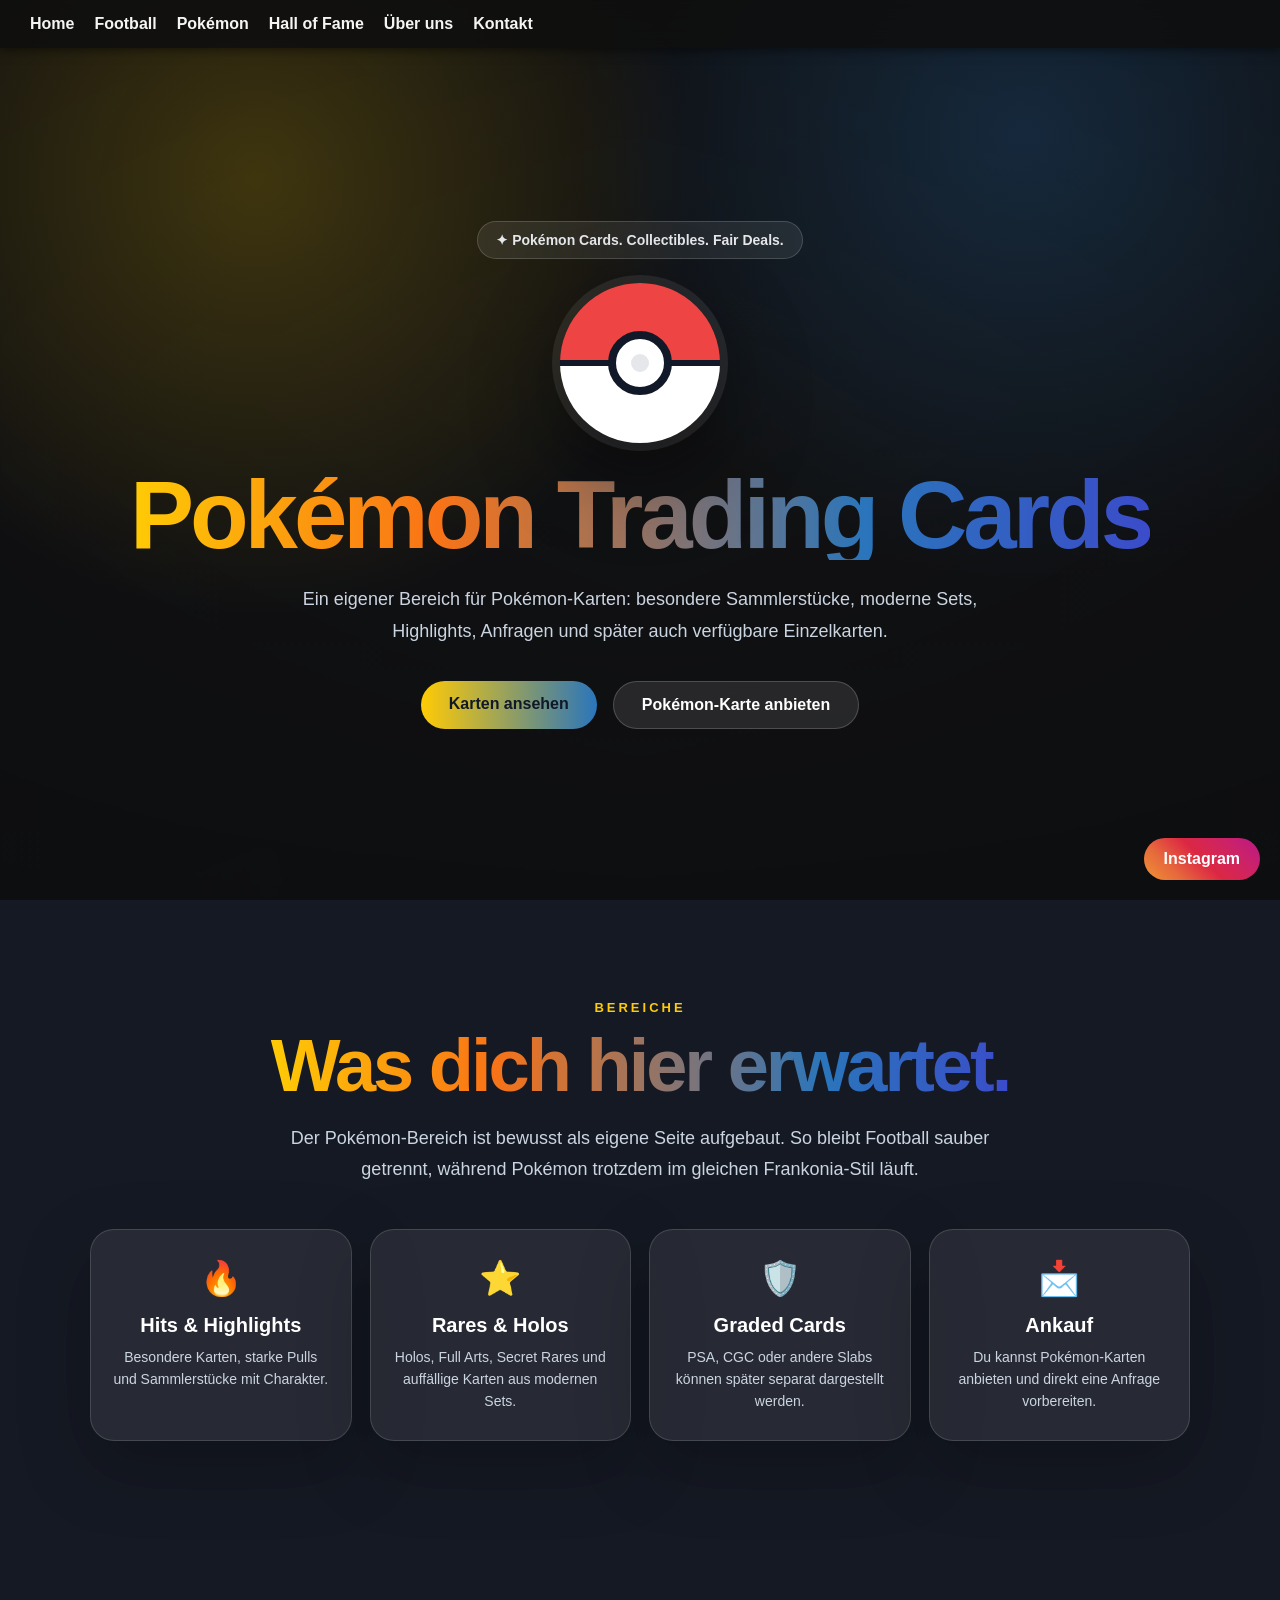
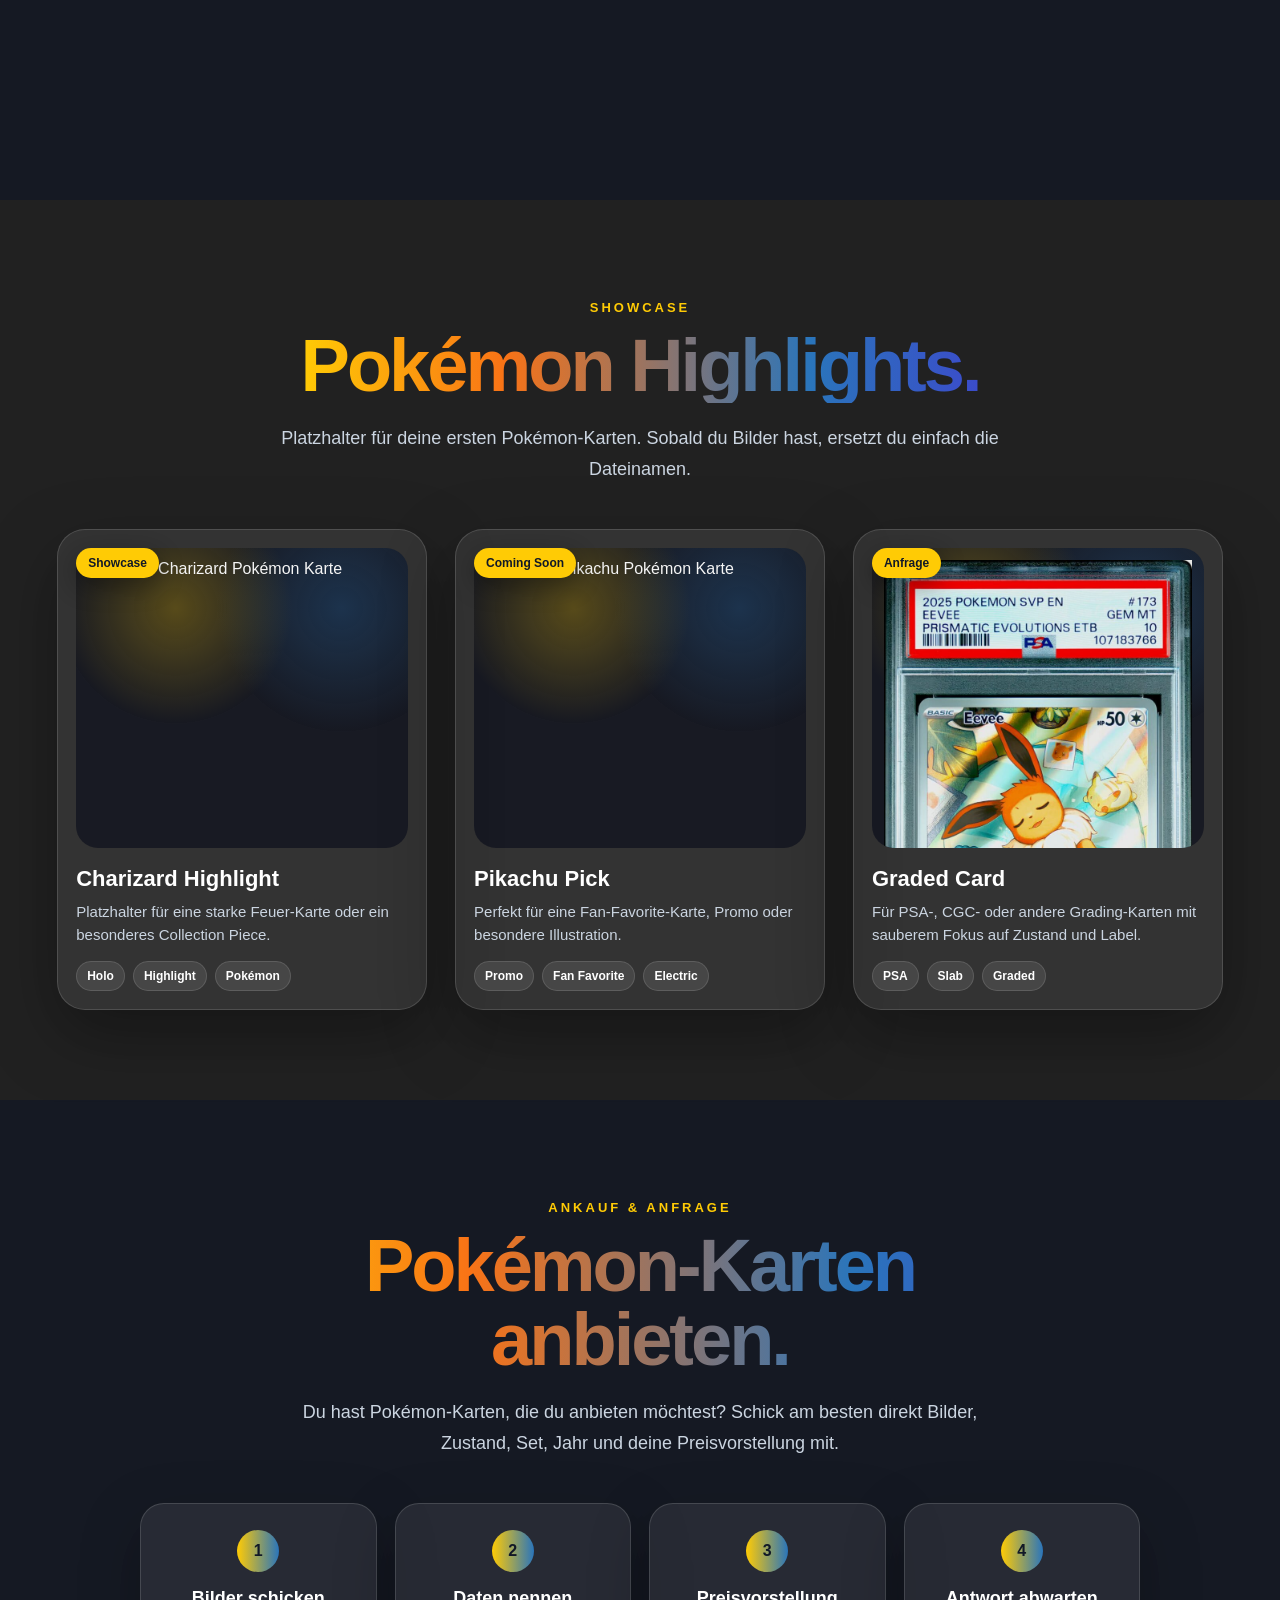
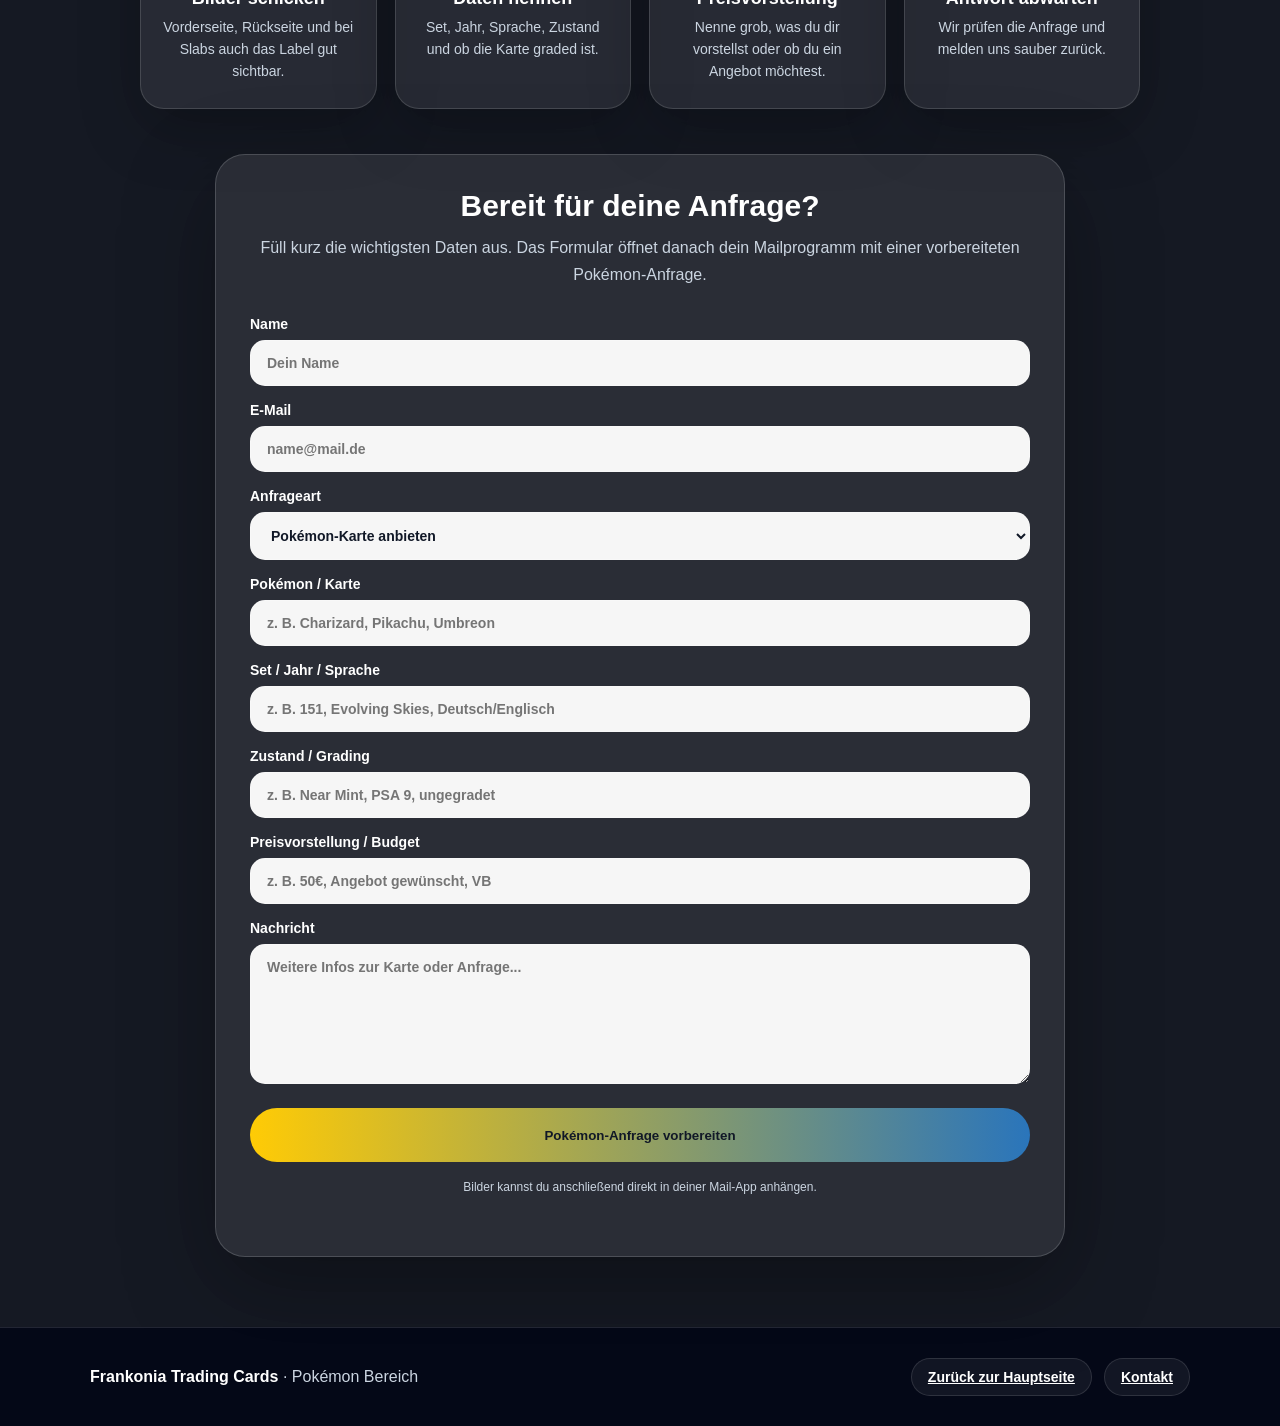
==== commit 58994c84: "Add files via upload" ====
--- a/pokemon.html
+++ b/pokemon.html
@@ -586,8 +586,8 @@
     <article class="pokemon-card">
       <div class="pokemon-status">Showcase</div>
       <div class="pokemon-card-image">
-        <div class="pokemon-placeholder">🔥</div>
-      </div>
+  <img src="charizard.jpg" alt="Charizard Pokémon Karte">
+</div>
 
       <div class="pokemon-card-info">
         <h3>Charizard Highlight</h3>
@@ -604,8 +604,8 @@
     <article class="pokemon-card">
       <div class="pokemon-status">Coming Soon</div>
       <div class="pokemon-card-image">
-        <div class="pokemon-placeholder">⚡</div>
-      </div>
+  <img src="pikachu.jpg" alt="Pikachu Pokémon Karte">
+</div>
 
       <div class="pokemon-card-info">
         <h3>Pikachu Pick</h3>
@@ -622,8 +622,8 @@
     <article class="pokemon-card">
       <div class="pokemon-status">Anfrage</div>
       <div class="pokemon-card-image">
-        <div class="pokemon-placeholder">💎</div>
-      </div>
+  <img src="psa-card.jpg" alt="PSA Graded Pokémon Karte">
+</div>
 
       <div class="pokemon-card-info">
         <h3>Graded Card</h3>
--- a/style.css
+++ b/style.css
@@ -257,36 +257,125 @@
   line-height: 1.6;
 }
 
-/* SHOP FILTER */
-.filter-buttons {
+/* SHOP FILTER DROPDOWN */
+.shop-filter-wrapper {
+  margin-top: 30px;
+  width: min(360px, 90%);
   display: flex;
-  justify-content: center;
-  gap: 12px;
-  flex-wrap: wrap;
+  flex-direction: column;
+  gap: 10px;
+  text-align: left;
+}
+
+.shop-filter-wrapper label {
+  color: #cbd5e1;
+  font-size: 14px;
+  font-weight: bold;
+}
+
+.shop-filter-select {
+  width: 100%;
+  padding: 14px 18px;
+  border-radius: 16px;
+  border: 1px solid rgba(255,255,255,0.18);
+  background:
+    linear-gradient(90deg, rgba(200, 16, 46, 0.18), rgba(0, 87, 184, 0.18)),
+    rgba(255,255,255,0.10);
+  color: #ffffff;
+  font-size: 16px;
+  font-weight: bold;
+  cursor: pointer;
+  outline: none;
+  box-shadow: 0 12px 35px rgba(0,0,0,0.25);
+  backdrop-filter: blur(10px);
+}
+
+.shop-filter-select:hover {
+  background:
+    linear-gradient(90deg, rgba(200, 16, 46, 0.25), rgba(0, 87, 184, 0.25)),
+    rgba(255,255,255,0.14);
+}
+
+.shop-filter-select:focus {
+  border-color: #4da6ff;
+  box-shadow:
+    0 0 0 3px rgba(77,166,255,0.20),
+    0 12px 35px rgba(0,0,0,0.25);
+}
+
+.shop-filter-select option {
+  background: #111827;
+  color: #ffffff;
+}
+
+/* SHOP CONTROLS */
+.shop-controls {
   margin-top: 30px;
-  width: min(1000px, 90%);
-}
-
-.filter-btn {
-  padding: 10px 18px;
+  width: min(820px, 92%);
+  display: grid;
+  grid-template-columns: 1.3fr 0.7fr;
+  gap: 18px;
+  align-items: end;
+}
+
+.shop-search-wrapper,
+.shop-filter-wrapper {
+  display: flex;
+  flex-direction: column;
+  gap: 10px;
+  text-align: left;
+}
+
+.shop-search-wrapper label,
+.shop-filter-wrapper label {
+  color: #cbd5e1;
+  font-size: 14px;
+  font-weight: bold;
+}
+
+.shop-search-input,
+.shop-filter-select {
+  width: 100%;
+  padding: 14px 18px;
+  border-radius: 16px;
   border: 1px solid rgba(255,255,255,0.18);
-  border-radius: 999px;
-  background: rgba(255,255,255,0.08);
-  color: #f5f5f5;
-  font-weight: bold;
+  background:
+    linear-gradient(90deg, rgba(200, 16, 46, 0.18), rgba(0, 87, 184, 0.18)),
+    rgba(255,255,255,0.10);
+  color: #ffffff;
+  font-size: 16px;
+  font-weight: bold;
+  outline: none;
+  box-shadow: 0 12px 35px rgba(0,0,0,0.25);
+  backdrop-filter: blur(10px);
+}
+
+.shop-search-input::placeholder {
+  color: rgba(255,255,255,0.55);
+}
+
+.shop-search-input:hover,
+.shop-filter-select:hover {
+  background:
+    linear-gradient(90deg, rgba(200, 16, 46, 0.25), rgba(0, 87, 184, 0.25)),
+    rgba(255,255,255,0.14);
+}
+
+.shop-search-input:focus,
+.shop-filter-select:focus {
+  border-color: #4da6ff;
+  box-shadow:
+    0 0 0 3px rgba(77,166,255,0.20),
+    0 12px 35px rgba(0,0,0,0.25);
+}
+
+.shop-filter-select {
   cursor: pointer;
-  transition: 0.3s;
-}
-
-.filter-btn:hover {
-  background: rgba(255,255,255,0.18);
-  transform: translateY(-2px);
-}
-
-.filter-btn.active {
-  background: linear-gradient(90deg, #C8102E, #0057B8);
+}
+
+.shop-filter-select option {
+  background: #111827;
   color: #ffffff;
-  border-color: transparent;
 }
 
 /* STATUS BADGES */
@@ -501,6 +590,130 @@
 
 .card-back p {
   margin-top: 10px;
+}
+
+/* TRADING CARD GUIDE */
+.guide-section {
+  color: #f5f5f5;
+  background: rgba(17, 24, 39, 0.66);
+  backdrop-filter: blur(1px);
+  justify-content: center;
+}
+
+.guide-wrapper {
+  width: min(1180px, 92%);
+  display: flex;
+  flex-direction: column;
+  align-items: center;
+}
+
+.guide-kicker {
+  color: #fca5a5;
+  font-size: 13px;
+  font-weight: 900;
+  letter-spacing: 3px;
+  text-transform: uppercase;
+  margin-bottom: 14px;
+}
+
+.guide-section h2 {
+  max-width: 900px;
+  font-size: clamp(42px, 6vw, 74px);
+  line-height: 1;
+  letter-spacing: -3px;
+  font-weight: 900;
+  background: linear-gradient(90deg, #C8102E 0%, #8B1538 25%, #003594 75%, #0057B8 100%);
+  -webkit-background-clip: text;
+  -webkit-text-fill-color: transparent;
+  background-clip: text;
+  color: transparent;
+}
+
+.guide-intro {
+  max-width: 760px;
+  margin-top: 22px;
+  color: #cbd5e1;
+  font-size: 18px;
+  line-height: 1.75;
+}
+
+.guide-grid {
+  width: 100%;
+  margin-top: 45px;
+  display: grid;
+  grid-template-columns: repeat(4, 1fr);
+  gap: 22px;
+}
+
+.guide-card {
+  background: rgba(255,255,255,0.08);
+  border: 1px solid rgba(255,255,255,0.14);
+  border-radius: 28px;
+  padding: 28px 24px;
+  box-shadow: 0 25px 70px rgba(0,0,0,0.35);
+  backdrop-filter: blur(12px);
+  text-align: left;
+  transition: 0.3s;
+}
+
+.guide-card:hover {
+  transform: translateY(-6px);
+  background: rgba(255,255,255,0.12);
+  box-shadow: 0 35px 90px rgba(0,0,0,0.48);
+}
+
+.guide-card span {
+  display: block;
+  font-size: 34px;
+  margin-bottom: 18px;
+}
+
+.guide-card h3 {
+  color: #ffffff;
+  font-size: 22px;
+  margin-bottom: 18px;
+  letter-spacing: -0.6px;
+}
+
+.guide-card ul {
+  padding-left: 18px;
+  display: grid;
+  gap: 11px;
+}
+
+.guide-card li {
+  color: #cbd5e1;
+  font-size: 15px;
+  line-height: 1.55;
+}
+
+.guide-card strong {
+  color: #ffffff;
+}
+
+.guide-tip-box {
+  width: min(850px, 100%);
+  margin-top: 34px;
+  padding: 30px;
+  border-radius: 28px;
+  background:
+    radial-gradient(circle at 10% 20%, rgba(200, 16, 46, 0.20), transparent 35%),
+    radial-gradient(circle at 90% 10%, rgba(0, 87, 184, 0.22), transparent 35%),
+    rgba(255,255,255,0.08);
+  border: 1px solid rgba(255,255,255,0.16);
+  box-shadow: 0 25px 70px rgba(0,0,0,0.35);
+}
+
+.guide-tip-box h3 {
+  color: #ffffff;
+  font-size: 26px;
+  margin-bottom: 12px;
+}
+
+.guide-tip-box p {
+  color: #cbd5e1;
+  font-size: 17px;
+  line-height: 1.7;
 }
 
 /* HALL OF FAME */
@@ -1202,15 +1415,16 @@
   .trust {
     gap: 15px;
   }
-
-  .filter-buttons {
-    gap: 10px;
-  }
-
-  .filter-btn {
+  
+  .shop-filter-wrapper {
     width: 100%;
-    max-width: 280px;
-  }
+    max-width: 320px;
+  }
+
+  .shop-filter-select {
+    font-size: 15px;
+  }
+}
 }
 
 @media (max-width: 900px) {
@@ -1330,4 +1544,45 @@
   .contact-method {
     align-items: flex-start;
   }
+}
+
+@media (max-width: 1100px) {
+  .guide-grid {
+    grid-template-columns: repeat(2, 1fr);
+  }
+}
+
+@media (max-width: 600px) {
+  .guide-section h2 {
+    font-size: 38px;
+    letter-spacing: -1px;
+  }
+
+  .guide-intro {
+    font-size: 16px;
+  }
+
+  .guide-grid {
+    grid-template-columns: 1fr;
+  }
+
+  .guide-card {
+    padding: 24px;
+  }
+
+  .guide-tip-box {
+    padding: 24px;
+  }
+}
+
+@media (max-width: 700px) {
+  .shop-controls {
+    grid-template-columns: 1fr;
+    width: min(420px, 92%);
+  }
+
+  .shop-search-input,
+  .shop-filter-select {
+    font-size: 15px;
+  }
 }
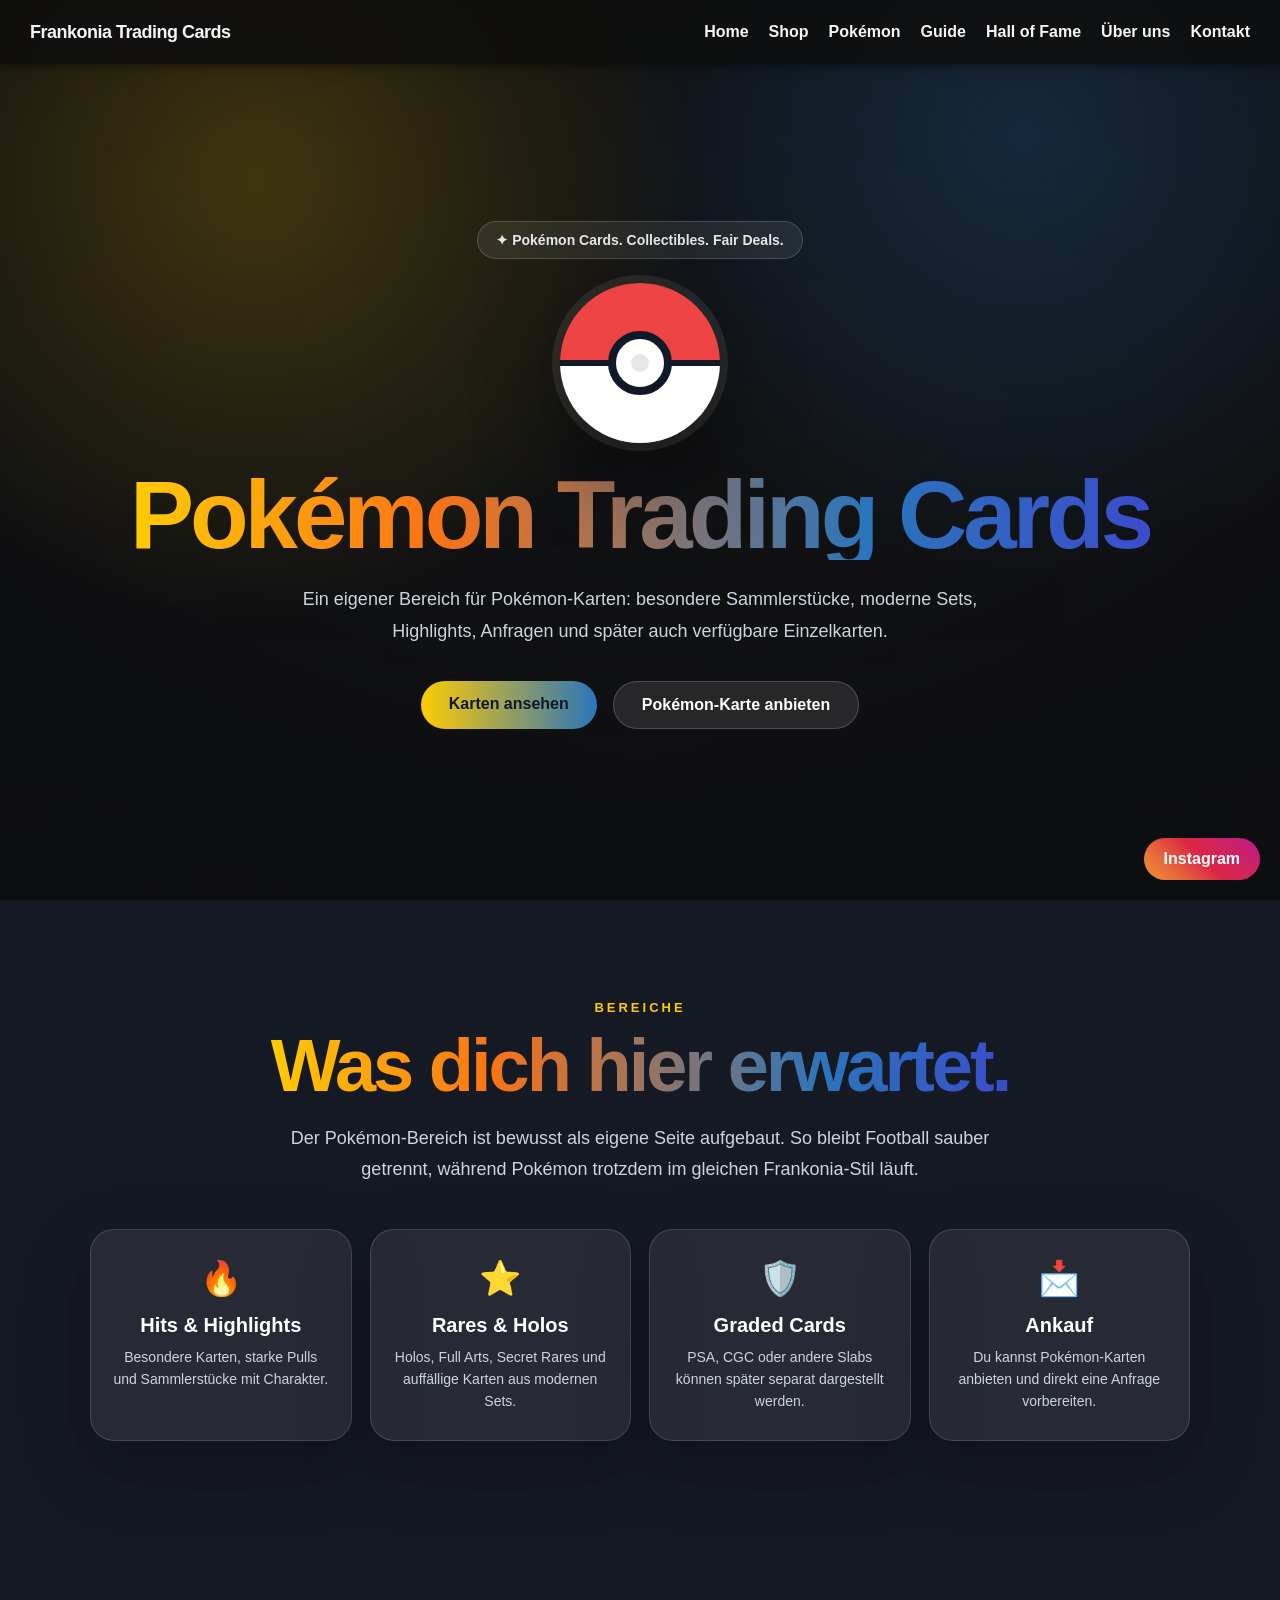
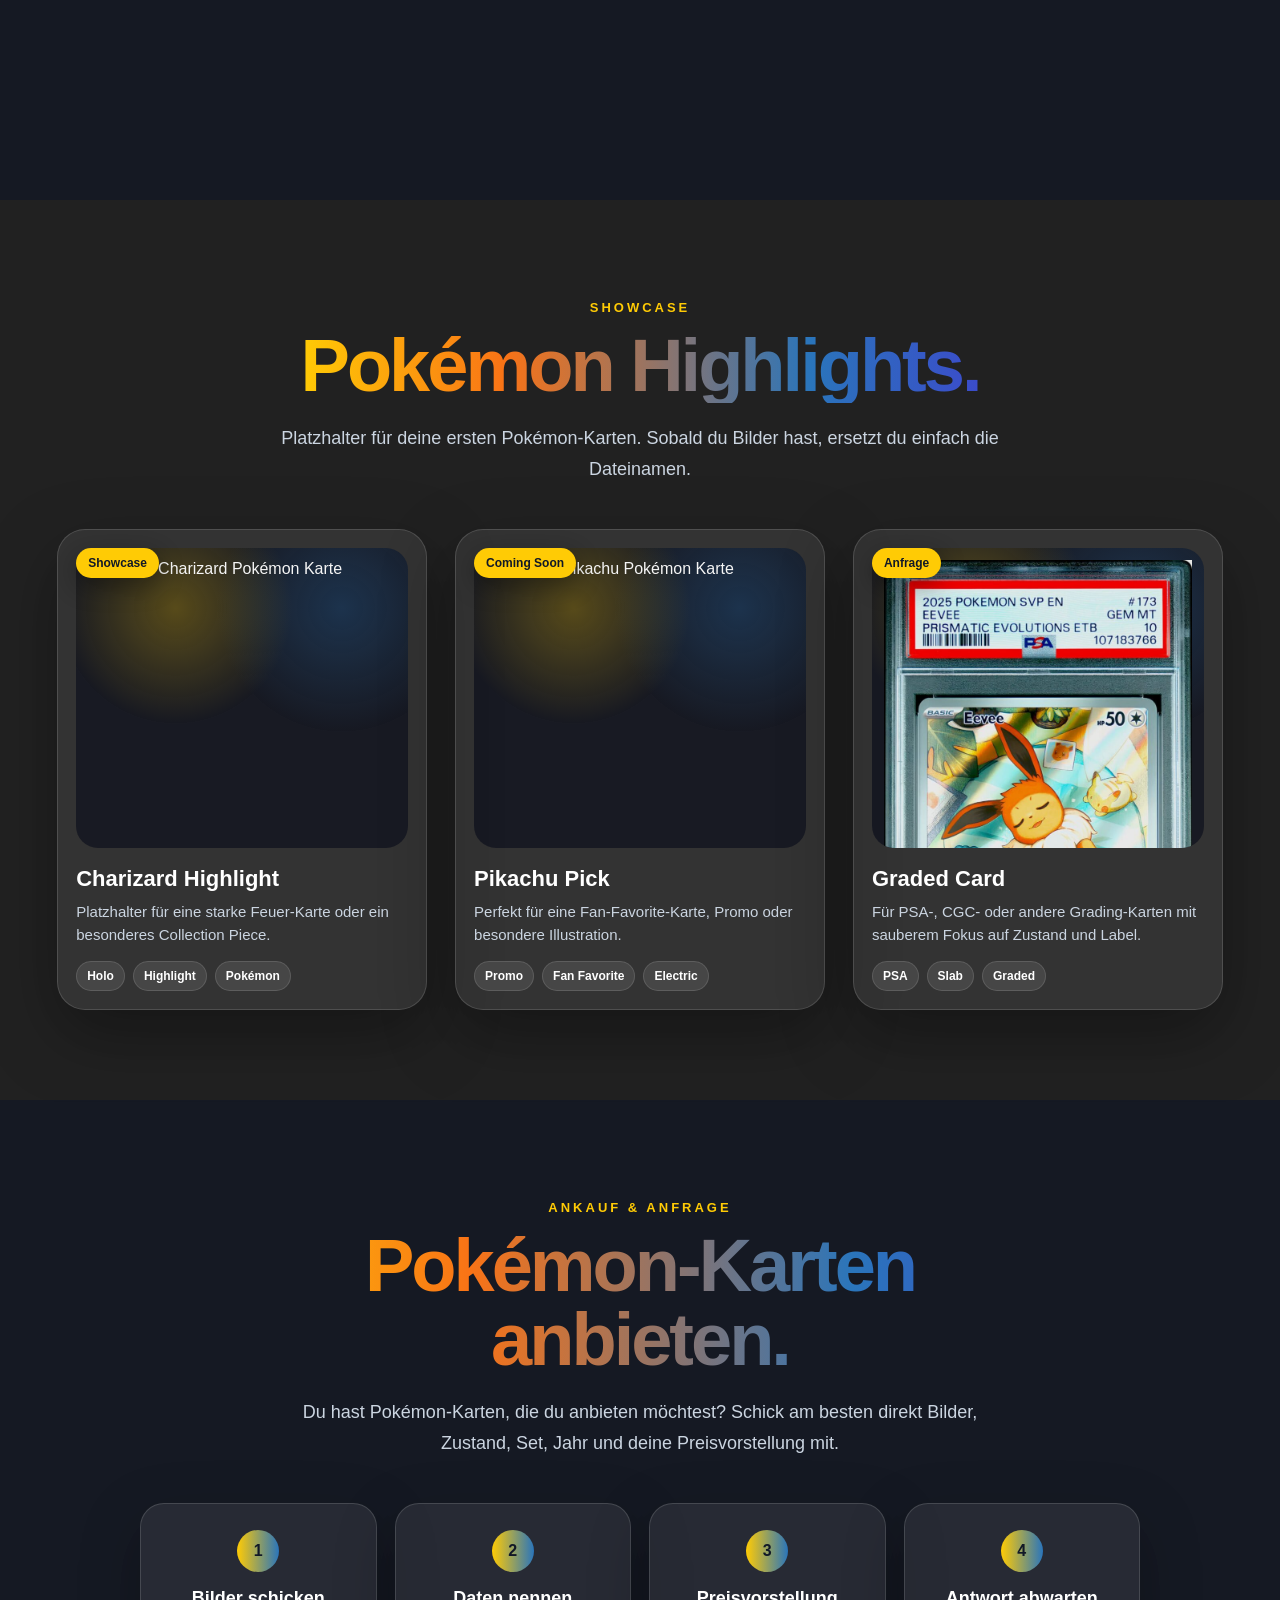
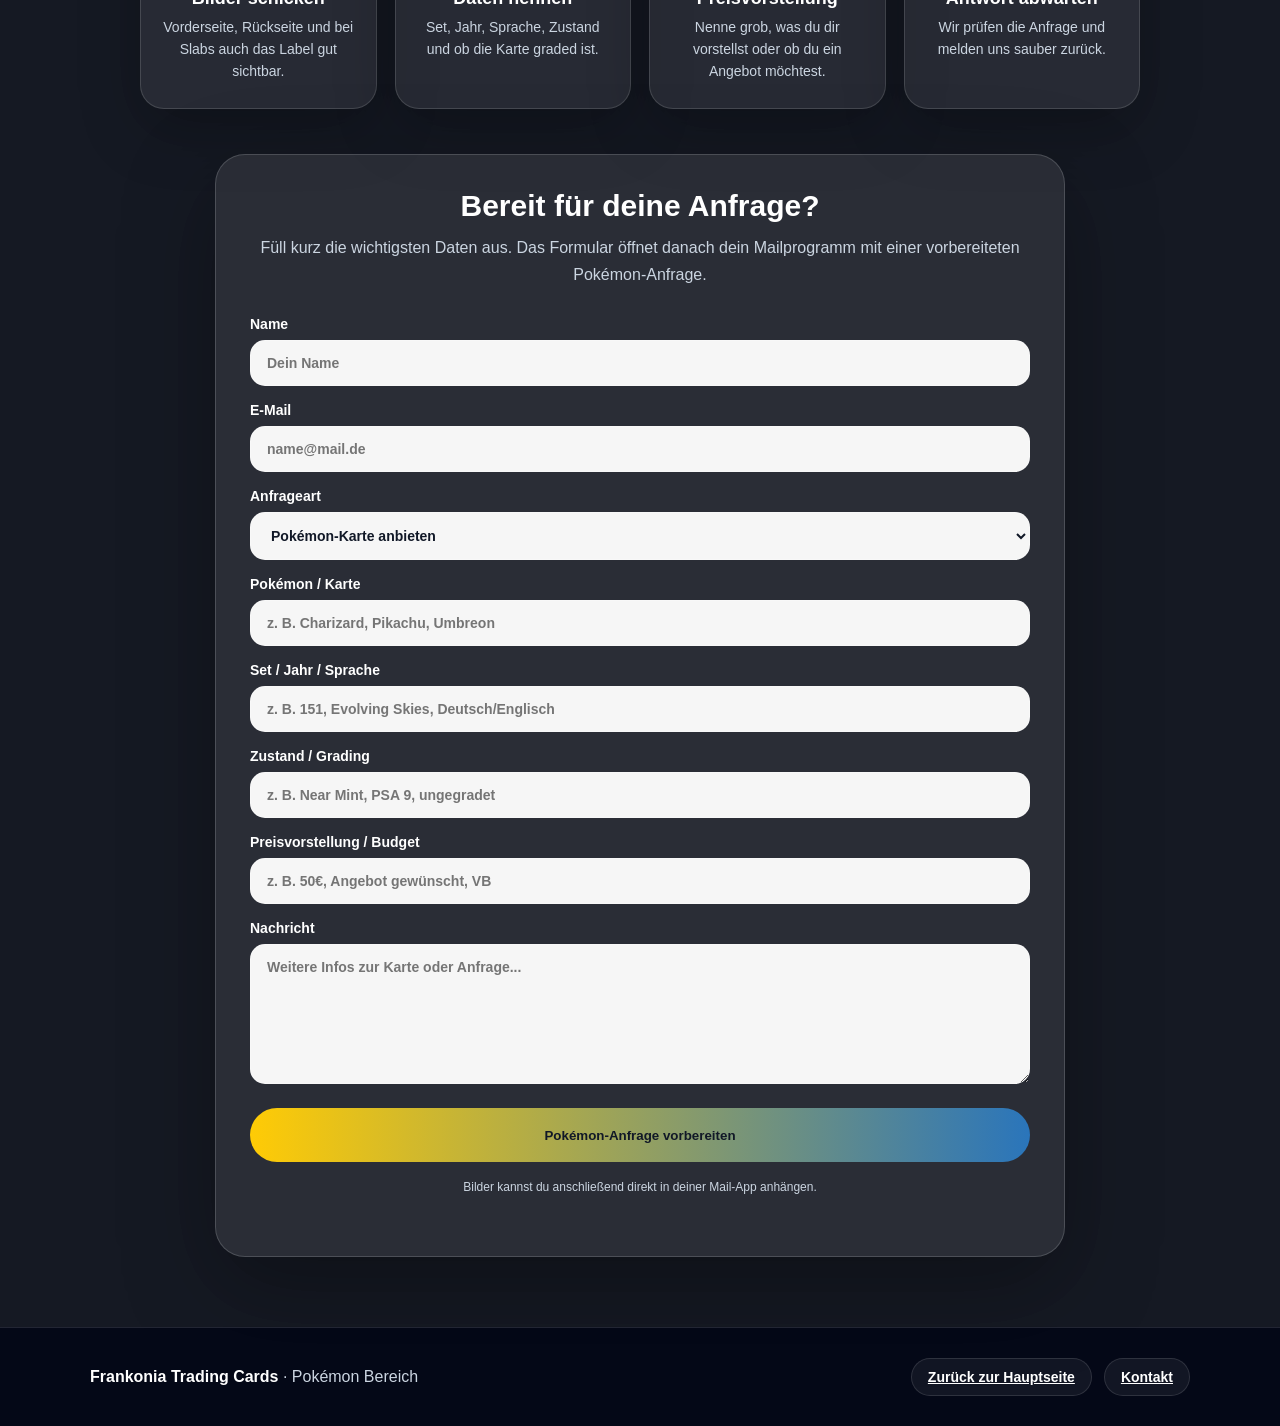
==== commit 5bf9fece: "Add files via upload" ====
--- a/pokemon.html
+++ b/pokemon.html
@@ -1,846 +1,873 @@
-<!DOCTYPE html>
-<html lang="de">
-<head>
-  <meta charset="UTF-8">
-  <meta name="viewport" content="width=device-width, initial-scale=1.0">
-
-  <title>Pokémon Cards | Frankonia Trading Cards</title>
-  <meta name="description" content="Pokémon Trading Cards bei Frankonia Trading Cards – besondere Karten, Sammlerstücke und faire Abwicklung.">
-
-  <link rel="stylesheet" href="style.css">
-  <link rel="icon" type="image/png" href="logo.png">
-  <link rel="apple-touch-icon" href="logo.png">
-
-  <style>
-    /* POKEMON PAGE EXTRA DESIGN */
-    .pokemon-hero {
-      min-height: 100vh;
-      padding: 120px 20px 70px;
-      display: flex;
-      align-items: center;
-      justify-content: center;
-      text-align: center;
-      background:
-        radial-gradient(circle at 20% 20%, rgba(255, 203, 5, 0.20), transparent 35%),
-        radial-gradient(circle at 80% 15%, rgba(42, 117, 187, 0.25), transparent 35%),
-        rgba(20, 20, 20, 0.62);
-      backdrop-filter: blur(1px);
-    }
-
-    .pokemon-hero-inner {
-      width: min(1100px, 92%);
-      display: flex;
-      flex-direction: column;
-      align-items: center;
-    }
-
-    .pokemon-badge {
-      padding: 10px 18px;
-      border: 1px solid rgba(255,255,255,0.16);
-      border-radius: 999px;
-      background: rgba(255,255,255,0.08);
-      color: #e5e7eb;
-      font-size: 14px;
-      font-weight: bold;
-      margin-bottom: 24px;
-    }
-
-    .pokemon-logo-mark {
-      width: 160px;
-      height: 160px;
-      border-radius: 50%;
-      display: grid;
-      place-items: center;
-      margin-bottom: 26px;
-      background:
-        linear-gradient(to bottom, #ef4444 0 48%, #111827 48% 52%, #ffffff 52% 100%);
-      box-shadow:
-        0 0 0 8px rgba(255,255,255,0.08),
-        0 30px 90px rgba(0,0,0,0.45);
-      position: relative;
-    }
-
-    .pokemon-logo-mark::before {
-      content: "";
-      width: 48px;
-      height: 48px;
-      border-radius: 50%;
-      background: #ffffff;
-      border: 8px solid #111827;
-      position: absolute;
-    }
-
-    .pokemon-logo-mark::after {
-      content: "";
-      width: 18px;
-      height: 18px;
-      border-radius: 50%;
-      background: #e5e7eb;
-      position: absolute;
-      z-index: 2;
-    }
-
-    .pokemon-hero h1 {
-      font-size: clamp(48px, 8vw, 96px);
-      line-height: 0.95;
-      letter-spacing: -4px;
-      font-weight: 900;
-      background: linear-gradient(90deg, #ffcb05 0%, #f97316 30%, #2a75bb 72%, #3b4cca 100%);
-      -webkit-background-clip: text;
-      -webkit-text-fill-color: transparent;
-      background-clip: text;
-      color: transparent;
-    }
-
-    .pokemon-hero-text {
-      max-width: 720px;
-      margin-top: 24px;
-      color: #cbd5e1;
-      font-size: 18px;
-      line-height: 1.75;
-    }
-
-    .pokemon-actions {
-      margin-top: 34px;
-      display: flex;
-      gap: 16px;
-      flex-wrap: wrap;
-      justify-content: center;
-    }
-
-    .pokemon-button {
-      padding: 14px 28px;
-      border-radius: 999px;
-      text-decoration: none;
-      font-weight: bold;
-      transition: 0.3s;
-    }
-
-    .pokemon-button:hover {
-      transform: translateY(-3px);
-    }
-
-    .pokemon-button.primary {
-      background: linear-gradient(90deg, #ffcb05, #2a75bb);
-      color: #111827;
-    }
-
-    .pokemon-button.secondary {
-      background: rgba(255,255,255,0.10);
-      color: white;
-      border: 1px solid rgba(255,255,255,0.18);
-    }
-
-    .pokemon-section {
-      min-height: 100vh;
-      padding: 100px 20px 70px;
-      display: flex;
-      flex-direction: column;
-      align-items: center;
-      text-align: center;
-      background: rgba(17, 24, 39, 0.66);
-      backdrop-filter: blur(1px);
-    }
-
-    .pokemon-section.alt {
-      background: rgba(36, 36, 36, 0.62);
-    }
-
-    .pokemon-kicker {
-      color: #ffcb05;
-      font-size: 13px;
-      font-weight: 900;
-      letter-spacing: 3px;
-      text-transform: uppercase;
-      margin-bottom: 14px;
-    }
-
-    .pokemon-section h2 {
-      max-width: 850px;
-      font-size: clamp(42px, 6vw, 74px);
-      line-height: 1;
-      letter-spacing: -3px;
-      font-weight: 900;
-      background: linear-gradient(90deg, #ffcb05 0%, #f97316 30%, #2a75bb 75%, #3b4cca 100%);
-      -webkit-background-clip: text;
-      -webkit-text-fill-color: transparent;
-      background-clip: text;
-      color: transparent;
-    }
-
-    .pokemon-subline {
-      max-width: 720px;
-      margin-top: 20px;
-      color: #cbd5e1;
-      font-size: 18px;
-      line-height: 1.7;
-    }
-
-    .pokemon-category-grid {
-      width: min(1100px, 92%);
-      margin-top: 45px;
-      display: grid;
-      grid-template-columns: repeat(4, 1fr);
-      gap: 18px;
-    }
-
-    .pokemon-category {
-      padding: 28px 20px;
-      border-radius: 24px;
-      background: rgba(255,255,255,0.08);
-      border: 1px solid rgba(255,255,255,0.14);
-      box-shadow: 0 25px 70px rgba(0,0,0,0.28);
-      transition: 0.3s;
-    }
-
-    .pokemon-category:hover {
-      transform: translateY(-6px);
-      background: rgba(255,255,255,0.12);
-    }
-
-    .pokemon-category span {
-      font-size: 34px;
-      display: block;
-      margin-bottom: 16px;
-    }
-
-    .pokemon-category h3 {
-      color: #ffffff;
-      font-size: 20px;
-      margin-bottom: 10px;
-    }
-
-    .pokemon-category p {
-      color: #cbd5e1;
-      font-size: 14px;
-      line-height: 1.55;
-    }
-
-    .pokemon-card-grid {
-      width: min(1200px, 94%);
-      margin-top: 45px;
-      display: grid;
-      grid-template-columns: repeat(3, 1fr);
-      gap: 28px;
-    }
-
-    .pokemon-card {
-      position: relative;
-      min-height: 440px;
-      border-radius: 28px;
-      padding: 18px;
-      background: rgba(255,255,255,0.08);
-      border: 1px solid rgba(255,255,255,0.14);
-      box-shadow: 0 25px 70px rgba(0,0,0,0.35);
-      transition: 0.3s;
-      overflow: hidden;
-    }
-
-    .pokemon-card:hover {
-      transform: translateY(-8px) scale(1.02);
-      box-shadow: 0 35px 90px rgba(0,0,0,0.50);
-    }
-
-    .pokemon-card-image {
-      height: 300px;
-      border-radius: 22px;
-      background:
-        radial-gradient(circle at 30% 20%, rgba(255,203,5,0.28), transparent 35%),
-        radial-gradient(circle at 80% 20%, rgba(42,117,187,0.28), transparent 35%),
-        rgba(2,6,23,0.55);
-      display: grid;
-      place-items: center;
-      overflow: hidden;
-    }
-
-    .pokemon-card-image img {
-      width: 100%;
-      height: 100%;
-      object-fit: contain;
-      padding: 12px;
-    }
-
-    .pokemon-placeholder {
-      font-size: 62px;
-      filter: drop-shadow(0 12px 25px rgba(0,0,0,0.45));
-    }
-
-    .pokemon-card-info {
-      margin-top: 18px;
-      text-align: left;
-    }
-
-    .pokemon-card-info h3 {
-      color: #ffffff;
-      font-size: 22px;
-      margin-bottom: 8px;
-    }
-
-    .pokemon-card-info p {
-      color: #cbd5e1;
-      line-height: 1.55;
-      font-size: 15px;
-    }
-
-    .pokemon-card-meta {
-      margin-top: 14px;
-      display: flex;
-      gap: 8px;
-      flex-wrap: wrap;
-    }
-
-    .pokemon-tag {
-      padding: 7px 10px;
-      border-radius: 999px;
-      font-size: 12px;
-      font-weight: bold;
-      background: rgba(255,255,255,0.10);
-      color: #ffffff;
-      border: 1px solid rgba(255,255,255,0.12);
-    }
-
-    .pokemon-status {
-      position: absolute;
-      top: 18px;
-      left: 18px;
-      z-index: 5;
-      padding: 8px 12px;
-      border-radius: 999px;
-      color: #111827;
-      background: #ffcb05;
-      font-size: 12px;
-      font-weight: 900;
-      box-shadow: 0 8px 25px rgba(0,0,0,0.35);
-    }
-
-    .pokemon-process {
-      width: min(1000px, 92%);
-      margin-top: 45px;
-      display: grid;
-      grid-template-columns: repeat(4, 1fr);
-      gap: 18px;
-    }
-
-    .pokemon-step {
-      padding: 26px 18px;
-      border-radius: 24px;
-      background: rgba(255,255,255,0.08);
-      border: 1px solid rgba(255,255,255,0.14);
-      box-shadow: 0 20px 60px rgba(0,0,0,0.28);
-    }
-
-    .pokemon-step strong {
-      width: 42px;
-      height: 42px;
-      display: grid;
-      place-items: center;
-      margin: 0 auto 16px;
-      border-radius: 50%;
-      background: linear-gradient(90deg, #ffcb05, #2a75bb);
-      color: #111827;
-      font-weight: 900;
-    }
-
-    .pokemon-step h3 {
-      color: #ffffff;
-      font-size: 18px;
-      margin-bottom: 8px;
-    }
-
-    .pokemon-step p {
-      color: #cbd5e1;
-      font-size: 14px;
-      line-height: 1.55;
-    }
-
-    .pokemon-final-cta {
-      margin-top: 45px;
-      padding: 34px;
-      width: min(850px, 92%);
-      border-radius: 30px;
-      background: rgba(255,255,255,0.09);
-      border: 1px solid rgba(255,255,255,0.16);
-      box-shadow: 0 30px 90px rgba(0,0,0,0.35);
-    }
-
-    .pokemon-final-cta h3 {
-      color: #ffffff;
-      font-size: 30px;
-      margin-bottom: 12px;
-    }
-
-    .pokemon-final-cta p {
-      color: #cbd5e1;
-      line-height: 1.65;
-      margin-bottom: 24px;
-    }
-	
-	.pokemon-contact-card {
-  text-align: center;
-}
-
-.pokemon-contact-form {
-  margin-top: 28px;
-  display: grid;
-  gap: 16px;
-  text-align: left;
-}
-
-.pokemon-contact-form label {
-  display: grid;
-  gap: 8px;
-  color: #ffffff;
-  font-weight: bold;
-  font-size: 14px;
-}
-
-.pokemon-contact-form input,
-.pokemon-contact-form select,
-.pokemon-contact-form textarea {
-  width: 100%;
-  border: 1px solid rgba(255,255,255,0.18);
-  border-radius: 15px;
-  padding: 14px 16px;
-  font: inherit;
-  color: #111827;
-  background: rgba(255,255,255,0.96);
-  outline: none;
-}
-
-.pokemon-contact-form input:focus,
-.pokemon-contact-form select:focus,
-.pokemon-contact-form textarea:focus {
-  border-color: #ffcb05;
-  box-shadow: 0 0 0 3px rgba(255, 203, 5, 0.22);
-}
-
-.pokemon-contact-form textarea {
-  min-height: 140px;
-  resize: vertical;
-}
-
-.pokemon-submit-button {
-  margin-top: 8px;
-  background: linear-gradient(90deg, #ffcb05, #2a75bb);
-  color: #111827;
-}
-
-.pokemon-submit-button:hover {
-  transform: translateY(-2px);
-  box-shadow: 0 15px 35px rgba(0,0,0,0.30);
-}
-
-    @media (max-width: 1000px) {
-      .pokemon-category-grid,
-      .pokemon-process {
-        grid-template-columns: repeat(2, 1fr);
-      }
-
-      .pokemon-card-grid {
-        grid-template-columns: repeat(2, 1fr);
-      }
-    }
-
-    @media (max-width: 600px) {
-      .pokemon-hero h1,
-      .pokemon-section h2 {
-        font-size: 40px;
-        letter-spacing: -1px;
-      }
-
-      .pokemon-logo-mark {
-        width: 120px;
-        height: 120px;
-      }
-
-      .pokemon-category-grid,
-      .pokemon-process,
-      .pokemon-card-grid {
-        grid-template-columns: 1fr;
-      }
-
-      .pokemon-card-image {
-        height: 340px;
-      }
-
-      .pokemon-button {
-        width: 100%;
-        max-width: 320px;
-        text-align: center;
-      }
-
-      .pokemon-final-cta {
-        padding: 26px;
-      }
-    }
-  </style>
-</head>
-
-<body>
-
-<div class="parallax-background" aria-hidden="true">
-  <div class="floating-card is-soft" style="--x: 4vw; --w: 170px; --o: .34; --r: -18deg; --ry: 16deg; --rx: 4deg; --z: -260px;" data-speed="0.23" data-start="60">
-    <img src="bg-card-Rams.png" alt="">
-  </div>
-
-  <div class="floating-card is-sharp" style="--x: 18vw; --w: 210px; --o: .42; --r: 12deg; --ry: -10deg; --rx: 7deg; --z: -140px;" data-speed="0.34" data-start="240">
-    <img src="bg-card-Texans.png" alt="">
-  </div>
-
-  <div class="floating-card is-soft" style="--x: 38vw; --w: 155px; --o: .28; --r: -8deg; --ry: 20deg; --rx: 0deg; --z: -320px;" data-speed="0.19" data-start="390">
-    <img src="bg-football.png" alt="">
-  </div>
-
-  <div class="floating-card is-sharp" style="--x: 68vw; --w: 230px; --o: .40; --r: 17deg; --ry: -22deg; --rx: 8deg; --z: -180px;" data-speed="0.31" data-start="120">
-    <img src="bg-card-Rams.png" alt="">
-  </div>
-
-  <div class="floating-card is-soft" style="--x: 82vw; --w: 165px; --o: .30; --r: -22deg; --ry: 14deg; --rx: 5deg; --z: -280px;" data-speed="0.25" data-start="510">
-    <img src="bg-card-Texans.png" alt="">
-  </div>
-</div>
-
-<a href="https://www.instagram.com/frankonia_trading_cards/" 
-   target="_blank" 
-   class="floating-insta">
-   Instagram
-</a>
-
-<nav class="navbar">
-  <ul>
-    <li><a href="index.html#home">Home</a></li>
-    <li><a href="index.html#shop">Football</a></li>
-    <li><a href="pokemon.html">Pokémon</a></li>
-    <li><a href="index.html#hall">Hall of Fame</a></li>
-    <li><a href="index.html#about">Über uns</a></li>
-    <li><a href="index.html#kontakt">Kontakt</a></li>
-  </ul>
-</nav>
-
-<header class="pokemon-hero">
-  <div class="pokemon-hero-inner">
-    <div class="pokemon-badge">✦ Pokémon Cards. Collectibles. Fair Deals.</div>
-
-    <div class="pokemon-logo-mark"></div>
-
-    <h1>Pokémon Trading Cards</h1>
-
-    <p class="pokemon-hero-text">
-      Ein eigener Bereich für Pokémon-Karten: besondere Sammlerstücke, moderne Sets,
-      Highlights, Anfragen und später auch verfügbare Einzelkarten.
-    </p>
-
-    <div class="pokemon-actions">
-      <a href="#pokemon-cards" class="pokemon-button primary">Karten ansehen</a>
-      <a href="#pokemon-contact" class="pokemon-button secondary">Pokémon-Karte anbieten</a>
-    </div>
-  </div>
-</header>
-
-<section class="pokemon-section">
-  <p class="pokemon-kicker">Bereiche</p>
-  <h2>Was dich hier erwartet.</h2>
-
-  <p class="pokemon-subline">
-    Der Pokémon-Bereich ist bewusst als eigene Seite aufgebaut. So bleibt Football sauber getrennt,
-    während Pokémon trotzdem im gleichen Frankonia-Stil läuft.
-  </p>
-
-  <div class="pokemon-category-grid">
-    <div class="pokemon-category">
-      <span>🔥</span>
-      <h3>Hits & Highlights</h3>
-      <p>Besondere Karten, starke Pulls und Sammlerstücke mit Charakter.</p>
-    </div>
-
-    <div class="pokemon-category">
-      <span>⭐</span>
-      <h3>Rares & Holos</h3>
-      <p>Holos, Full Arts, Secret Rares und auffällige Karten aus modernen Sets.</p>
-    </div>
-
-    <div class="pokemon-category">
-      <span>🛡️</span>
-      <h3>Graded Cards</h3>
-      <p>PSA, CGC oder andere Slabs können später separat dargestellt werden.</p>
-    </div>
-
-    <div class="pokemon-category">
-      <span>📩</span>
-      <h3>Ankauf</h3>
-      <p>Du kannst Pokémon-Karten anbieten und direkt eine Anfrage vorbereiten.</p>
-    </div>
-  </div>
-</section>
-
-<section id="pokemon-cards" class="pokemon-section alt">
-  <p class="pokemon-kicker">Showcase</p>
-  <h2>Pokémon Highlights.</h2>
-
-  <p class="pokemon-subline">
-    Platzhalter für deine ersten Pokémon-Karten. Sobald du Bilder hast, ersetzt du einfach die Dateinamen.
-  </p>
-
-  <div class="pokemon-card-grid">
-
-    <article class="pokemon-card">
-      <div class="pokemon-status">Showcase</div>
-      <div class="pokemon-card-image">
-  <img src="charizard.jpg" alt="Charizard Pokémon Karte">
-</div>
-
-      <div class="pokemon-card-info">
-        <h3>Charizard Highlight</h3>
-        <p>Platzhalter für eine starke Feuer-Karte oder ein besonderes Collection Piece.</p>
-
-        <div class="pokemon-card-meta">
-          <span class="pokemon-tag">Holo</span>
-          <span class="pokemon-tag">Highlight</span>
-          <span class="pokemon-tag">Pokémon</span>
-        </div>
-      </div>
-    </article>
-
-    <article class="pokemon-card">
-      <div class="pokemon-status">Coming Soon</div>
-      <div class="pokemon-card-image">
-  <img src="pikachu.jpg" alt="Pikachu Pokémon Karte">
-</div>
-
-      <div class="pokemon-card-info">
-        <h3>Pikachu Pick</h3>
-        <p>Perfekt für eine Fan-Favorite-Karte, Promo oder besondere Illustration.</p>
-
-        <div class="pokemon-card-meta">
-          <span class="pokemon-tag">Promo</span>
-          <span class="pokemon-tag">Fan Favorite</span>
-          <span class="pokemon-tag">Electric</span>
-        </div>
-      </div>
-    </article>
-
-    <article class="pokemon-card">
-      <div class="pokemon-status">Anfrage</div>
-      <div class="pokemon-card-image">
-  <img src="psa-card.jpg" alt="PSA Graded Pokémon Karte">
-</div>
-
-      <div class="pokemon-card-info">
-        <h3>Graded Card</h3>
-        <p>Für PSA-, CGC- oder andere Grading-Karten mit sauberem Fokus auf Zustand und Label.</p>
-
-        <div class="pokemon-card-meta">
-          <span class="pokemon-tag">PSA</span>
-          <span class="pokemon-tag">Slab</span>
-          <span class="pokemon-tag">Graded</span>
-        </div>
-      </div>
-    </article>
-
-  </div>
-</section>
-
-<section id="pokemon-contact" class="pokemon-section">
-  <p class="pokemon-kicker">Ankauf & Anfrage</p>
-  <h2>Pokémon-Karten anbieten.</h2>
-
-  <p class="pokemon-subline">
-    Du hast Pokémon-Karten, die du anbieten möchtest? Schick am besten direkt Bilder,
-    Zustand, Set, Jahr und deine Preisvorstellung mit.
-  </p>
-
-  <div class="pokemon-process">
-    <div class="pokemon-step">
-      <strong>1</strong>
-      <h3>Bilder schicken</h3>
-      <p>Vorderseite, Rückseite und bei Slabs auch das Label gut sichtbar.</p>
-    </div>
-
-    <div class="pokemon-step">
-      <strong>2</strong>
-      <h3>Daten nennen</h3>
-      <p>Set, Jahr, Sprache, Zustand und ob die Karte graded ist.</p>
-    </div>
-
-    <div class="pokemon-step">
-      <strong>3</strong>
-      <h3>Preisvorstellung</h3>
-      <p>Nenne grob, was du dir vorstellst oder ob du ein Angebot möchtest.</p>
-    </div>
-
-    <div class="pokemon-step">
-      <strong>4</strong>
-      <h3>Antwort abwarten</h3>
-      <p>Wir prüfen die Anfrage und melden uns sauber zurück.</p>
-    </div>
-  </div>
-
-  <div class="pokemon-final-cta pokemon-contact-card">
-  <h3>Bereit für deine Anfrage?</h3>
-  <p>
-    Füll kurz die wichtigsten Daten aus. Das Formular öffnet danach dein Mailprogramm
-    mit einer vorbereiteten Pokémon-Anfrage.
-  </p>
-
-  <form id="pokemonContactForm" class="pokemon-contact-form">
-    <label>
-      Name
-      <input name="name" autocomplete="name" placeholder="Dein Name" required>
-    </label>
-
-    <label>
-      E-Mail
-      <input name="email" type="email" autocomplete="email" placeholder="name@mail.de" required>
-    </label>
-
-    <label>
-      Anfrageart
-      <select name="interest">
-        <option>Pokémon-Karte anbieten</option>
-        <option>Pokémon-Karte kaufen</option>
-        <option>Allgemeine Pokémon-Frage</option>
-        <option>Graded Card / PSA Anfrage</option>
-      </select>
-    </label>
-
-    <label>
-      Pokémon / Karte
-      <input name="pokemon" placeholder="z. B. Charizard, Pikachu, Umbreon">
-    </label>
-
-    <label>
-      Set / Jahr / Sprache
-      <input name="setinfo" placeholder="z. B. 151, Evolving Skies, Deutsch/Englisch">
-    </label>
-
-    <label>
-      Zustand / Grading
-      <input name="condition" placeholder="z. B. Near Mint, PSA 9, ungegradet">
-    </label>
-
-    <label>
-      Preisvorstellung / Budget
-      <input name="price" placeholder="z. B. 50€, Angebot gewünscht, VB">
-    </label>
-
-    <label>
-      Nachricht
-      <textarea name="message" placeholder="Weitere Infos zur Karte oder Anfrage..." required></textarea>
-    </label>
-
-    <button class="submit-button pokemon-submit-button" type="submit">
-      Pokémon-Anfrage vorbereiten
-    </button>
-
-    <p class="form-note">
-      Bilder kannst du anschließend direkt in deiner Mail-App anhängen.
-    </p>
-  </form>
-</div>
-</section>
-
-<footer class="legal-footer">
-  <div class="legal-footer-inner">
-    <p><strong>Frankonia Trading Cards</strong> · Pokémon Bereich</p>
-
-    <div class="legal-links">
-      <a class="legal-link" href="index.html#home">Zurück zur Hauptseite</a>
-      <a class="legal-link" href="index.html#kontakt">Kontakt</a>
-    </div>
-  </div>
-</footer>
-
-<script>
-/* PARALLAX BACKGROUND */
-/* POKEMON KONTAKTFORMULAR */
-const pokemonContactForm = document.getElementById("pokemonContactForm");
-
-if (pokemonContactForm) {
-  pokemonContactForm.addEventListener("submit", e => {
-    e.preventDefault();
-
-    const data = new FormData(pokemonContactForm);
-
-    const subject = encodeURIComponent(
-      `Pokémon Anfrage Frankonia Trading Cards: ${data.get("interest")}`
-    );
-
-    const body = encodeURIComponent(
-`Name: ${data.get("name")}
-E-Mail: ${data.get("email")}
-Anfrageart: ${data.get("interest")}
-
-Pokémon / Karte:
-${data.get("pokemon")}
-
-Set / Jahr / Sprache:
-${data.get("setinfo")}
-
-Zustand / Grading:
-${data.get("condition")}
-
-Preisvorstellung / Budget:
-${data.get("price")}
-
-Nachricht:
-${data.get("message")}
-
-Hinweis:
-Bilder der Karte können direkt als Anhang in dieser Mail ergänzt werden.`
-    );
-
-    window.location.href = `mailto:frankoniatradingcards@gmail.com?subject=${subject}&body=${body}`;
-  });
-}
-
-(() => {
-  const prefersReducedMotion = window.matchMedia("(prefers-reduced-motion: reduce)").matches;
-  const floatingCards = Array.from(document.querySelectorAll(".floating-card"));
-
-  if (!floatingCards.length || prefersReducedMotion) return;
-
-  function updateParallax() {
-    const scrollY = window.scrollY || window.pageYOffset;
-    const viewportH = window.innerHeight;
-
-    floatingCards.forEach((card) => {
-      const speed = Number(card.dataset.speed || 0.25);
-      const start = Number(card.dataset.start || 0);
-
-      const y = viewportH + start - scrollY * (speed * 3.2);
-      const drift = Math.sin((scrollY + start) * 0.003) * 28;
-      const tilt = Math.sin((scrollY + start) * 0.002) * 7;
-
-      const styles = getComputedStyle(card);
-      const rotate = styles.getPropertyValue("--r").trim();
-      const rotateY = styles.getPropertyValue("--ry").trim();
-      const rotateX = styles.getPropertyValue("--rx").trim();
-      const z = styles.getPropertyValue("--z").trim();
-
-      card.style.transform =
-        `translate3d(${drift}px, ${y}px, ${z}) rotate(calc(${rotate} + ${tilt}deg)) rotateY(${rotateY}) rotateX(${rotateX})`;
-    });
-  }
-
-  let ticking = false;
-
-  function requestParallaxUpdate() {
-    if (ticking) return;
-
-    ticking = true;
-
-    requestAnimationFrame(() => {
-      updateParallax();
-      ticking = false;
-    });
-  }
-
-  window.addEventListener("scroll", requestParallaxUpdate, { passive: true });
-  window.addEventListener("resize", requestParallaxUpdate);
-
-  updateParallax();
-})();
-</script>
-
-</body>
+<!DOCTYPE html>
+<html lang="de">
+<head>
+  <meta charset="UTF-8">
+  <meta name="viewport" content="width=device-width, initial-scale=1.0">
+
+  <title>Pokémon Cards | Frankonia Trading Cards</title>
+  <meta name="description" content="Pokémon Trading Cards bei Frankonia Trading Cards – besondere Karten, Sammlerstücke und faire Abwicklung.">
+
+  <link rel="stylesheet" href="style.css?v=8">
+  <link rel="icon" type="image/png" href="logo.png">
+  <link rel="apple-touch-icon" href="logo.png">
+
+  <style>
+    /* POKEMON PAGE EXTRA DESIGN */
+    .pokemon-hero {
+      min-height: 100vh;
+      padding: 120px 20px 70px;
+      display: flex;
+      align-items: center;
+      justify-content: center;
+      text-align: center;
+      background:
+        radial-gradient(circle at 20% 20%, rgba(255, 203, 5, 0.20), transparent 35%),
+        radial-gradient(circle at 80% 15%, rgba(42, 117, 187, 0.25), transparent 35%),
+        rgba(20, 20, 20, 0.62);
+      backdrop-filter: blur(1px);
+    }
+
+    .pokemon-hero-inner {
+      width: min(1100px, 92%);
+      display: flex;
+      flex-direction: column;
+      align-items: center;
+    }
+
+    .pokemon-badge {
+      padding: 10px 18px;
+      border: 1px solid rgba(255,255,255,0.16);
+      border-radius: 999px;
+      background: rgba(255,255,255,0.08);
+      color: #e5e7eb;
+      font-size: 14px;
+      font-weight: bold;
+      margin-bottom: 24px;
+    }
+
+    .pokemon-logo-mark {
+      width: 160px;
+      height: 160px;
+      border-radius: 50%;
+      display: grid;
+      place-items: center;
+      margin-bottom: 26px;
+      background:
+        linear-gradient(to bottom, #ef4444 0 48%, #111827 48% 52%, #ffffff 52% 100%);
+      box-shadow:
+        0 0 0 8px rgba(255,255,255,0.08),
+        0 30px 90px rgba(0,0,0,0.45);
+      position: relative;
+    }
+
+    .pokemon-logo-mark::before {
+      content: "";
+      width: 48px;
+      height: 48px;
+      border-radius: 50%;
+      background: #ffffff;
+      border: 8px solid #111827;
+      position: absolute;
+    }
+
+    .pokemon-logo-mark::after {
+      content: "";
+      width: 18px;
+      height: 18px;
+      border-radius: 50%;
+      background: #e5e7eb;
+      position: absolute;
+      z-index: 2;
+    }
+
+    .pokemon-hero h1 {
+      font-size: clamp(48px, 8vw, 96px);
+      line-height: 0.95;
+      letter-spacing: -4px;
+      font-weight: 900;
+      background: linear-gradient(90deg, #ffcb05 0%, #f97316 30%, #2a75bb 72%, #3b4cca 100%);
+      -webkit-background-clip: text;
+      -webkit-text-fill-color: transparent;
+      background-clip: text;
+      color: transparent;
+    }
+
+    .pokemon-hero-text {
+      max-width: 720px;
+      margin-top: 24px;
+      color: #cbd5e1;
+      font-size: 18px;
+      line-height: 1.75;
+    }
+
+    .pokemon-actions {
+      margin-top: 34px;
+      display: flex;
+      gap: 16px;
+      flex-wrap: wrap;
+      justify-content: center;
+    }
+
+    .pokemon-button {
+      padding: 14px 28px;
+      border-radius: 999px;
+      text-decoration: none;
+      font-weight: bold;
+      transition: 0.3s;
+    }
+
+    .pokemon-button:hover {
+      transform: translateY(-3px);
+    }
+
+    .pokemon-button.primary {
+      background: linear-gradient(90deg, #ffcb05, #2a75bb);
+      color: #111827;
+    }
+
+    .pokemon-button.secondary {
+      background: rgba(255,255,255,0.10);
+      color: white;
+      border: 1px solid rgba(255,255,255,0.18);
+    }
+
+    .pokemon-section {
+      min-height: 100vh;
+      padding: 100px 20px 70px;
+      display: flex;
+      flex-direction: column;
+      align-items: center;
+      text-align: center;
+      background: rgba(17, 24, 39, 0.66);
+      backdrop-filter: blur(1px);
+    }
+
+    .pokemon-section.alt {
+      background: rgba(36, 36, 36, 0.62);
+    }
+
+    .pokemon-kicker {
+      color: #ffcb05;
+      font-size: 13px;
+      font-weight: 900;
+      letter-spacing: 3px;
+      text-transform: uppercase;
+      margin-bottom: 14px;
+    }
+
+    .pokemon-section h2 {
+      max-width: 850px;
+      font-size: clamp(42px, 6vw, 74px);
+      line-height: 1;
+      letter-spacing: -3px;
+      font-weight: 900;
+      background: linear-gradient(90deg, #ffcb05 0%, #f97316 30%, #2a75bb 75%, #3b4cca 100%);
+      -webkit-background-clip: text;
+      -webkit-text-fill-color: transparent;
+      background-clip: text;
+      color: transparent;
+    }
+
+    .pokemon-subline {
+      max-width: 720px;
+      margin-top: 20px;
+      color: #cbd5e1;
+      font-size: 18px;
+      line-height: 1.7;
+    }
+
+    .pokemon-category-grid {
+      width: min(1100px, 92%);
+      margin-top: 45px;
+      display: grid;
+      grid-template-columns: repeat(4, 1fr);
+      gap: 18px;
+    }
+
+    .pokemon-category {
+      padding: 28px 20px;
+      border-radius: 24px;
+      background: rgba(255,255,255,0.08);
+      border: 1px solid rgba(255,255,255,0.14);
+      box-shadow: 0 25px 70px rgba(0,0,0,0.28);
+      transition: 0.3s;
+    }
+
+    .pokemon-category:hover {
+      transform: translateY(-6px);
+      background: rgba(255,255,255,0.12);
+    }
+
+    .pokemon-category span {
+      font-size: 34px;
+      display: block;
+      margin-bottom: 16px;
+    }
+
+    .pokemon-category h3 {
+      color: #ffffff;
+      font-size: 20px;
+      margin-bottom: 10px;
+    }
+
+    .pokemon-category p {
+      color: #cbd5e1;
+      font-size: 14px;
+      line-height: 1.55;
+    }
+
+    .pokemon-card-grid {
+      width: min(1200px, 94%);
+      margin-top: 45px;
+      display: grid;
+      grid-template-columns: repeat(3, 1fr);
+      gap: 28px;
+    }
+
+    .pokemon-card {
+      position: relative;
+      min-height: 440px;
+      border-radius: 28px;
+      padding: 18px;
+      background: rgba(255,255,255,0.08);
+      border: 1px solid rgba(255,255,255,0.14);
+      box-shadow: 0 25px 70px rgba(0,0,0,0.35);
+      transition: 0.3s;
+      overflow: hidden;
+    }
+
+    .pokemon-card:hover {
+      transform: translateY(-8px) scale(1.02);
+      box-shadow: 0 35px 90px rgba(0,0,0,0.50);
+    }
+
+    .pokemon-card-image {
+      height: 300px;
+      border-radius: 22px;
+      background:
+        radial-gradient(circle at 30% 20%, rgba(255,203,5,0.28), transparent 35%),
+        radial-gradient(circle at 80% 20%, rgba(42,117,187,0.28), transparent 35%),
+        rgba(2,6,23,0.55);
+      display: grid;
+      place-items: center;
+      overflow: hidden;
+    }
+
+    .pokemon-card-image img {
+      width: 100%;
+      height: 100%;
+      object-fit: contain;
+      padding: 12px;
+    }
+
+    .pokemon-placeholder {
+      font-size: 62px;
+      filter: drop-shadow(0 12px 25px rgba(0,0,0,0.45));
+    }
+
+    .pokemon-card-info {
+      margin-top: 18px;
+      text-align: left;
+    }
+
+    .pokemon-card-info h3 {
+      color: #ffffff;
+      font-size: 22px;
+      margin-bottom: 8px;
+    }
+
+    .pokemon-card-info p {
+      color: #cbd5e1;
+      line-height: 1.55;
+      font-size: 15px;
+    }
+
+    .pokemon-card-meta {
+      margin-top: 14px;
+      display: flex;
+      gap: 8px;
+      flex-wrap: wrap;
+    }
+
+    .pokemon-tag {
+      padding: 7px 10px;
+      border-radius: 999px;
+      font-size: 12px;
+      font-weight: bold;
+      background: rgba(255,255,255,0.10);
+      color: #ffffff;
+      border: 1px solid rgba(255,255,255,0.12);
+    }
+
+    .pokemon-status {
+      position: absolute;
+      top: 18px;
+      left: 18px;
+      z-index: 5;
+      padding: 8px 12px;
+      border-radius: 999px;
+      color: #111827;
+      background: #ffcb05;
+      font-size: 12px;
+      font-weight: 900;
+      box-shadow: 0 8px 25px rgba(0,0,0,0.35);
+    }
+
+    .pokemon-process {
+      width: min(1000px, 92%);
+      margin-top: 45px;
+      display: grid;
+      grid-template-columns: repeat(4, 1fr);
+      gap: 18px;
+    }
+
+    .pokemon-step {
+      padding: 26px 18px;
+      border-radius: 24px;
+      background: rgba(255,255,255,0.08);
+      border: 1px solid rgba(255,255,255,0.14);
+      box-shadow: 0 20px 60px rgba(0,0,0,0.28);
+    }
+
+    .pokemon-step strong {
+      width: 42px;
+      height: 42px;
+      display: grid;
+      place-items: center;
+      margin: 0 auto 16px;
+      border-radius: 50%;
+      background: linear-gradient(90deg, #ffcb05, #2a75bb);
+      color: #111827;
+      font-weight: 900;
+    }
+
+    .pokemon-step h3 {
+      color: #ffffff;
+      font-size: 18px;
+      margin-bottom: 8px;
+    }
+
+    .pokemon-step p {
+      color: #cbd5e1;
+      font-size: 14px;
+      line-height: 1.55;
+    }
+
+    .pokemon-final-cta {
+      margin-top: 45px;
+      padding: 34px;
+      width: min(850px, 92%);
+      border-radius: 30px;
+      background: rgba(255,255,255,0.09);
+      border: 1px solid rgba(255,255,255,0.16);
+      box-shadow: 0 30px 90px rgba(0,0,0,0.35);
+    }
+
+    .pokemon-final-cta h3 {
+      color: #ffffff;
+      font-size: 30px;
+      margin-bottom: 12px;
+    }
+
+    .pokemon-final-cta p {
+      color: #cbd5e1;
+      line-height: 1.65;
+      margin-bottom: 24px;
+    }
+	
+	.pokemon-contact-card {
+  text-align: center;
+}
+
+.pokemon-contact-form {
+  margin-top: 28px;
+  display: grid;
+  gap: 16px;
+  text-align: left;
+}
+
+.pokemon-contact-form label {
+  display: grid;
+  gap: 8px;
+  color: #ffffff;
+  font-weight: bold;
+  font-size: 14px;
+}
+
+.pokemon-contact-form input,
+.pokemon-contact-form select,
+.pokemon-contact-form textarea {
+  width: 100%;
+  border: 1px solid rgba(255,255,255,0.18);
+  border-radius: 15px;
+  padding: 14px 16px;
+  font: inherit;
+  color: #111827;
+  background: rgba(255,255,255,0.96);
+  outline: none;
+}
+
+.pokemon-contact-form input:focus,
+.pokemon-contact-form select:focus,
+.pokemon-contact-form textarea:focus {
+  border-color: #ffcb05;
+  box-shadow: 0 0 0 3px rgba(255, 203, 5, 0.22);
+}
+
+.pokemon-contact-form textarea {
+  min-height: 140px;
+  resize: vertical;
+}
+
+.pokemon-submit-button {
+  margin-top: 8px;
+  background: linear-gradient(90deg, #ffcb05, #2a75bb);
+  color: #111827;
+}
+
+.pokemon-submit-button:hover {
+  transform: translateY(-2px);
+  box-shadow: 0 15px 35px rgba(0,0,0,0.30);
+}
+
+    @media (max-width: 1000px) {
+      .pokemon-category-grid,
+      .pokemon-process {
+        grid-template-columns: repeat(2, 1fr);
+      }
+
+      .pokemon-card-grid {
+        grid-template-columns: repeat(2, 1fr);
+      }
+    }
+
+    @media (max-width: 600px) {
+      .pokemon-hero h1,
+      .pokemon-section h2 {
+        font-size: 40px;
+        letter-spacing: -1px;
+      }
+
+      .pokemon-logo-mark {
+        width: 120px;
+        height: 120px;
+      }
+
+      .pokemon-category-grid,
+      .pokemon-process,
+      .pokemon-card-grid {
+        grid-template-columns: 1fr;
+      }
+
+      .pokemon-card-image {
+        height: 340px;
+      }
+
+      .pokemon-button {
+        width: 100%;
+        max-width: 320px;
+        text-align: center;
+      }
+
+      .pokemon-final-cta {
+        padding: 26px;
+      }
+    }
+  </style>
+</head>
+
+<body>
+
+<div class="parallax-background" aria-hidden="true">
+  <div class="floating-card is-soft" style="--x: 4vw; --w: 170px; --o: .34; --r: -18deg; --ry: 16deg; --rx: 4deg; --z: -260px;" data-speed="0.23" data-start="60">
+    <img src="bg-card-Rams.png" alt="">
+  </div>
+
+  <div class="floating-card is-sharp" style="--x: 18vw; --w: 210px; --o: .42; --r: 12deg; --ry: -10deg; --rx: 7deg; --z: -140px;" data-speed="0.34" data-start="240">
+    <img src="bg-card-Texans.png" alt="">
+  </div>
+
+  <div class="floating-card is-soft" style="--x: 38vw; --w: 155px; --o: .28; --r: -8deg; --ry: 20deg; --rx: 0deg; --z: -320px;" data-speed="0.19" data-start="390">
+    <img src="bg-football.png" alt="">
+  </div>
+
+  <div class="floating-card is-sharp" style="--x: 68vw; --w: 230px; --o: .40; --r: 17deg; --ry: -22deg; --rx: 8deg; --z: -180px;" data-speed="0.31" data-start="120">
+    <img src="bg-card-Rams.png" alt="">
+  </div>
+
+  <div class="floating-card is-soft" style="--x: 82vw; --w: 165px; --o: .30; --r: -22deg; --ry: 14deg; --rx: 5deg; --z: -280px;" data-speed="0.25" data-start="510">
+    <img src="bg-card-Texans.png" alt="">
+  </div>
+</div>
+
+<a href="https://www.instagram.com/frankonia_trading_cards/" 
+   target="_blank" 
+   class="floating-insta">
+   Instagram
+</a>
+
+<nav class="navbar">
+  <a href="index.html" class="nav-brand">Frankonia Trading Cards</a>
+
+  <button class="burger-button" id="burgerButton" aria-label="Menü öffnen">
+    <span></span>
+    <span></span>
+    <span></span>
+  </button>
+
+  <ul class="nav-menu" id="navMenu">
+    <li><a href="index.html">Home</a></li>
+    <li><a href="shop.html">Shop</a></li>
+    <li><a href="pokemon.html">Pokémon</a></li>
+    <li><a href="guide.html">Guide</a></li>
+    <li><a href="hall-of-fame.html">Hall of Fame</a></li>
+    <li><a href="about.html">Über uns</a></li>
+    <li><a href="kontakt.html">Kontakt</a></li>
+  </ul>
+</nav>
+
+<header class="pokemon-hero">
+  <div class="pokemon-hero-inner">
+    <div class="pokemon-badge">✦ Pokémon Cards. Collectibles. Fair Deals.</div>
+
+    <div class="pokemon-logo-mark"></div>
+
+    <h1>Pokémon Trading Cards</h1>
+
+    <p class="pokemon-hero-text">
+      Ein eigener Bereich für Pokémon-Karten: besondere Sammlerstücke, moderne Sets,
+      Highlights, Anfragen und später auch verfügbare Einzelkarten.
+    </p>
+
+    <div class="pokemon-actions">
+      <a href="#pokemon-cards" class="pokemon-button primary">Karten ansehen</a>
+      <a href="#pokemon-contact" class="pokemon-button secondary">Pokémon-Karte anbieten</a>
+    </div>
+  </div>
+</header>
+
+<section class="pokemon-section">
+  <p class="pokemon-kicker">Bereiche</p>
+  <h2>Was dich hier erwartet.</h2>
+
+  <p class="pokemon-subline">
+    Der Pokémon-Bereich ist bewusst als eigene Seite aufgebaut. So bleibt Football sauber getrennt,
+    während Pokémon trotzdem im gleichen Frankonia-Stil läuft.
+  </p>
+
+  <div class="pokemon-category-grid">
+    <div class="pokemon-category">
+      <span>🔥</span>
+      <h3>Hits & Highlights</h3>
+      <p>Besondere Karten, starke Pulls und Sammlerstücke mit Charakter.</p>
+    </div>
+
+    <div class="pokemon-category">
+      <span>⭐</span>
+      <h3>Rares & Holos</h3>
+      <p>Holos, Full Arts, Secret Rares und auffällige Karten aus modernen Sets.</p>
+    </div>
+
+    <div class="pokemon-category">
+      <span>🛡️</span>
+      <h3>Graded Cards</h3>
+      <p>PSA, CGC oder andere Slabs können später separat dargestellt werden.</p>
+    </div>
+
+    <div class="pokemon-category">
+      <span>📩</span>
+      <h3>Ankauf</h3>
+      <p>Du kannst Pokémon-Karten anbieten und direkt eine Anfrage vorbereiten.</p>
+    </div>
+  </div>
+</section>
+
+<section id="pokemon-cards" class="pokemon-section alt">
+  <p class="pokemon-kicker">Showcase</p>
+  <h2>Pokémon Highlights.</h2>
+
+  <p class="pokemon-subline">
+    Platzhalter für deine ersten Pokémon-Karten. Sobald du Bilder hast, ersetzt du einfach die Dateinamen.
+  </p>
+
+  <div class="pokemon-card-grid">
+
+    <article class="pokemon-card">
+      <div class="pokemon-status">Showcase</div>
+      <div class="pokemon-card-image">
+  <img src="charizard.jpg" alt="Charizard Pokémon Karte">
+</div>
+
+      <div class="pokemon-card-info">
+        <h3>Charizard Highlight</h3>
+        <p>Platzhalter für eine starke Feuer-Karte oder ein besonderes Collection Piece.</p>
+
+        <div class="pokemon-card-meta">
+          <span class="pokemon-tag">Holo</span>
+          <span class="pokemon-tag">Highlight</span>
+          <span class="pokemon-tag">Pokémon</span>
+        </div>
+      </div>
+    </article>
+
+    <article class="pokemon-card">
+      <div class="pokemon-status">Coming Soon</div>
+      <div class="pokemon-card-image">
+  <img src="pikachu.jpg" alt="Pikachu Pokémon Karte">
+</div>
+
+      <div class="pokemon-card-info">
+        <h3>Pikachu Pick</h3>
+        <p>Perfekt für eine Fan-Favorite-Karte, Promo oder besondere Illustration.</p>
+
+        <div class="pokemon-card-meta">
+          <span class="pokemon-tag">Promo</span>
+          <span class="pokemon-tag">Fan Favorite</span>
+          <span class="pokemon-tag">Electric</span>
+        </div>
+      </div>
+    </article>
+
+    <article class="pokemon-card">
+      <div class="pokemon-status">Anfrage</div>
+      <div class="pokemon-card-image">
+  <img src="psa-card.jpg" alt="PSA Graded Pokémon Karte">
+</div>
+
+      <div class="pokemon-card-info">
+        <h3>Graded Card</h3>
+        <p>Für PSA-, CGC- oder andere Grading-Karten mit sauberem Fokus auf Zustand und Label.</p>
+
+        <div class="pokemon-card-meta">
+          <span class="pokemon-tag">PSA</span>
+          <span class="pokemon-tag">Slab</span>
+          <span class="pokemon-tag">Graded</span>
+        </div>
+      </div>
+    </article>
+
+  </div>
+</section>
+
+<section id="pokemon-contact" class="pokemon-section">
+  <p class="pokemon-kicker">Ankauf & Anfrage</p>
+  <h2>Pokémon-Karten anbieten.</h2>
+
+  <p class="pokemon-subline">
+    Du hast Pokémon-Karten, die du anbieten möchtest? Schick am besten direkt Bilder,
+    Zustand, Set, Jahr und deine Preisvorstellung mit.
+  </p>
+
+  <div class="pokemon-process">
+    <div class="pokemon-step">
+      <strong>1</strong>
+      <h3>Bilder schicken</h3>
+      <p>Vorderseite, Rückseite und bei Slabs auch das Label gut sichtbar.</p>
+    </div>
+
+    <div class="pokemon-step">
+      <strong>2</strong>
+      <h3>Daten nennen</h3>
+      <p>Set, Jahr, Sprache, Zustand und ob die Karte graded ist.</p>
+    </div>
+
+    <div class="pokemon-step">
+      <strong>3</strong>
+      <h3>Preisvorstellung</h3>
+      <p>Nenne grob, was du dir vorstellst oder ob du ein Angebot möchtest.</p>
+    </div>
+
+    <div class="pokemon-step">
+      <strong>4</strong>
+      <h3>Antwort abwarten</h3>
+      <p>Wir prüfen die Anfrage und melden uns sauber zurück.</p>
+    </div>
+  </div>
+
+  <div class="pokemon-final-cta pokemon-contact-card">
+  <h3>Bereit für deine Anfrage?</h3>
+  <p>
+    Füll kurz die wichtigsten Daten aus. Das Formular öffnet danach dein Mailprogramm
+    mit einer vorbereiteten Pokémon-Anfrage.
+  </p>
+
+  <form id="pokemonContactForm" class="pokemon-contact-form">
+    <label>
+      Name
+      <input name="name" autocomplete="name" placeholder="Dein Name" required>
+    </label>
+
+    <label>
+      E-Mail
+      <input name="email" type="email" autocomplete="email" placeholder="name@mail.de" required>
+    </label>
+
+    <label>
+      Anfrageart
+      <select name="interest">
+        <option>Pokémon-Karte anbieten</option>
+        <option>Pokémon-Karte kaufen</option>
+        <option>Allgemeine Pokémon-Frage</option>
+        <option>Graded Card / PSA Anfrage</option>
+      </select>
+    </label>
+
+    <label>
+      Pokémon / Karte
+      <input name="pokemon" placeholder="z. B. Charizard, Pikachu, Umbreon">
+    </label>
+
+    <label>
+      Set / Jahr / Sprache
+      <input name="setinfo" placeholder="z. B. 151, Evolving Skies, Deutsch/Englisch">
+    </label>
+
+    <label>
+      Zustand / Grading
+      <input name="condition" placeholder="z. B. Near Mint, PSA 9, ungegradet">
+    </label>
+
+    <label>
+      Preisvorstellung / Budget
+      <input name="price" placeholder="z. B. 50€, Angebot gewünscht, VB">
+    </label>
+
+    <label>
+      Nachricht
+      <textarea name="message" placeholder="Weitere Infos zur Karte oder Anfrage..." required></textarea>
+    </label>
+
+    <button class="submit-button pokemon-submit-button" type="submit">
+      Pokémon-Anfrage vorbereiten
+    </button>
+
+    <p class="form-note">
+      Bilder kannst du anschließend direkt in deiner Mail-App anhängen.
+    </p>
+  </form>
+</div>
+</section>
+
+<footer class="legal-footer">
+  <div class="legal-footer-inner">
+    <p><strong>Frankonia Trading Cards</strong> · Pokémon Bereich</p>
+
+    <div class="legal-links">
+      <a class="legal-link" href="index.html">Zurück zur Hauptseite</a>
+      <a class="legal-link" href="kontakt.html">Kontakt</a>
+    </div>
+  </div>
+</footer>
+
+<script>
+/* PARALLAX BACKGROUND */
+/* POKEMON KONTAKTFORMULAR */
+const pokemonContactForm = document.getElementById("pokemonContactForm");
+
+if (pokemonContactForm) {
+  pokemonContactForm.addEventListener("submit", e => {
+    e.preventDefault();
+
+    const data = new FormData(pokemonContactForm);
+
+    const subject = encodeURIComponent(
+      `Pokémon Anfrage Frankonia Trading Cards: ${data.get("interest")}`
+    );
+
+    const body = encodeURIComponent(
+`Name: ${data.get("name")}
+E-Mail: ${data.get("email")}
+Anfrageart: ${data.get("interest")}
+
+Pokémon / Karte:
+${data.get("pokemon")}
+
+Set / Jahr / Sprache:
+${data.get("setinfo")}
+
+Zustand / Grading:
+${data.get("condition")}
+
+Preisvorstellung / Budget:
+${data.get("price")}
+
+Nachricht:
+${data.get("message")}
+
+Hinweis:
+Bilder der Karte können direkt als Anhang in dieser Mail ergänzt werden.`
+    );
+
+    window.location.href = `mailto:frankoniatradingcards@gmail.com?subject=${subject}&body=${body}`;
+  });
+}
+
+(() => {
+  const prefersReducedMotion = window.matchMedia("(prefers-reduced-motion: reduce)").matches;
+  const floatingCards = Array.from(document.querySelectorAll(".floating-card"));
+
+  if (!floatingCards.length || prefersReducedMotion) return;
+
+  function updateParallax() {
+    const scrollY = window.scrollY || window.pageYOffset;
+    const viewportH = window.innerHeight;
+
+    floatingCards.forEach((card) => {
+      const speed = Number(card.dataset.speed || 0.25);
+      const start = Number(card.dataset.start || 0);
+
+      const y = viewportH + start - scrollY * (speed * 3.2);
+      const drift = Math.sin((scrollY + start) * 0.003) * 28;
+      const tilt = Math.sin((scrollY + start) * 0.002) * 7;
+
+      const styles = getComputedStyle(card);
+      const rotate = styles.getPropertyValue("--r").trim();
+      const rotateY = styles.getPropertyValue("--ry").trim();
+      const rotateX = styles.getPropertyValue("--rx").trim();
+      const z = styles.getPropertyValue("--z").trim();
+
+      card.style.transform =
+        `translate3d(${drift}px, ${y}px, ${z}) rotate(calc(${rotate} + ${tilt}deg)) rotateY(${rotateY}) rotateX(${rotateX})`;
+    });
+  }
+
+  let ticking = false;
+
+  function requestParallaxUpdate() {
+    if (ticking) return;
+
+    ticking = true;
+
+    requestAnimationFrame(() => {
+      updateParallax();
+      ticking = false;
+    });
+  }
+
+  window.addEventListener("scroll", requestParallaxUpdate, { passive: true });
+  window.addEventListener("resize", requestParallaxUpdate);
+
+  updateParallax();
+})();
+
+/* BURGER MENU */
+const burgerButton = document.getElementById("burgerButton");
+const navMenu = document.getElementById("navMenu");
+
+if (burgerButton && navMenu) {
+  burgerButton.addEventListener("click", () => {
+    burgerButton.classList.toggle("active");
+    navMenu.classList.toggle("active");
+  });
+
+  navMenu.querySelectorAll("a").forEach(link => {
+    link.addEventListener("click", () => {
+      burgerButton.classList.remove("active");
+      navMenu.classList.remove("active");
+    });
+  });
+}
+</script>
+
+</body>
 </html>
--- a/style.css
+++ b/style.css
@@ -111,29 +111,126 @@
   top: 0;
   left: 0;
   width: 100%;
+  height: 64px;
   background: rgba(15, 15, 15, 0.9);
   backdrop-filter: blur(10px);
-  padding: 15px 30px;
+  padding: 0 30px;
   box-shadow: 0 2px 10px rgba(0,0,0,0.5);
   z-index: 1000;
-}
-
-.navbar ul {
+
+  display: flex;
+  align-items: center;
+  justify-content: space-between;
+}
+
+.nav-brand {
+  text-decoration: none;
+  color: #f5f5f5;
+  font-weight: 900;
+  letter-spacing: -0.5px;
+  font-size: 18px;
+  white-space: nowrap;
+}
+
+.nav-menu {
   list-style: none;
   display: flex;
+  align-items: center;
   gap: 20px;
-  flex-wrap: wrap;
-}
-
-.navbar a {
+}
+
+.nav-menu a {
   text-decoration: none;
   color: #f5f5f5;
   font-weight: bold;
   transition: 0.3s;
 }
 
-.navbar a:hover {
+.nav-menu a:hover {
   color: #4da6ff;
+}
+
+/* BURGER BUTTON */
+.burger-button {
+  display: none;
+  width: 44px;
+  height: 44px;
+  border: 1px solid rgba(255,255,255,0.15);
+  border-radius: 12px;
+  background: rgba(255,255,255,0.08);
+  cursor: pointer;
+  padding: 10px;
+}
+
+.burger-button span {
+  display: block;
+  width: 100%;
+  height: 3px;
+  background: #ffffff;
+  border-radius: 999px;
+  margin: 5px 0;
+  transition: 0.3s;
+}
+
+/* MOBILE NAV */
+@media (max-width: 850px) {
+  .navbar {
+    height: 64px;
+    padding: 0 18px;
+  }
+
+  .burger-button {
+    display: block;
+  }
+
+  .nav-menu {
+    position: absolute;
+    top: 64px;
+    left: 0;
+    width: 100%;
+    display: none;
+    flex-direction: column;
+    align-items: stretch;
+    gap: 0;
+    padding: 14px 18px 20px;
+    background: rgba(15, 15, 15, 0.96);
+    backdrop-filter: blur(14px);
+    box-shadow: 0 18px 45px rgba(0,0,0,0.55);
+    border-top: 1px solid rgba(255,255,255,0.10);
+  }
+
+  .nav-menu.active {
+    display: flex;
+  }
+
+  .nav-menu li {
+    width: 100%;
+  }
+
+  .nav-menu a {
+    display: block;
+    width: 100%;
+    padding: 15px 12px;
+    border-radius: 14px;
+    color: #f5f5f5;
+  }
+
+  .nav-menu a:hover {
+    background: rgba(255,255,255,0.08);
+    color: #4da6ff;
+  }
+
+  .burger-button.active span:nth-child(1) {
+    transform: translateY(8px) rotate(45deg);
+  }
+
+  .burger-button.active span:nth-child(2) {
+    opacity: 0;
+  }
+
+  .burger-button.active span:nth-child(3) {
+    transform: translateY(-8px) rotate(-45deg);
+  }
 }
 
 /* SECTIONS */
